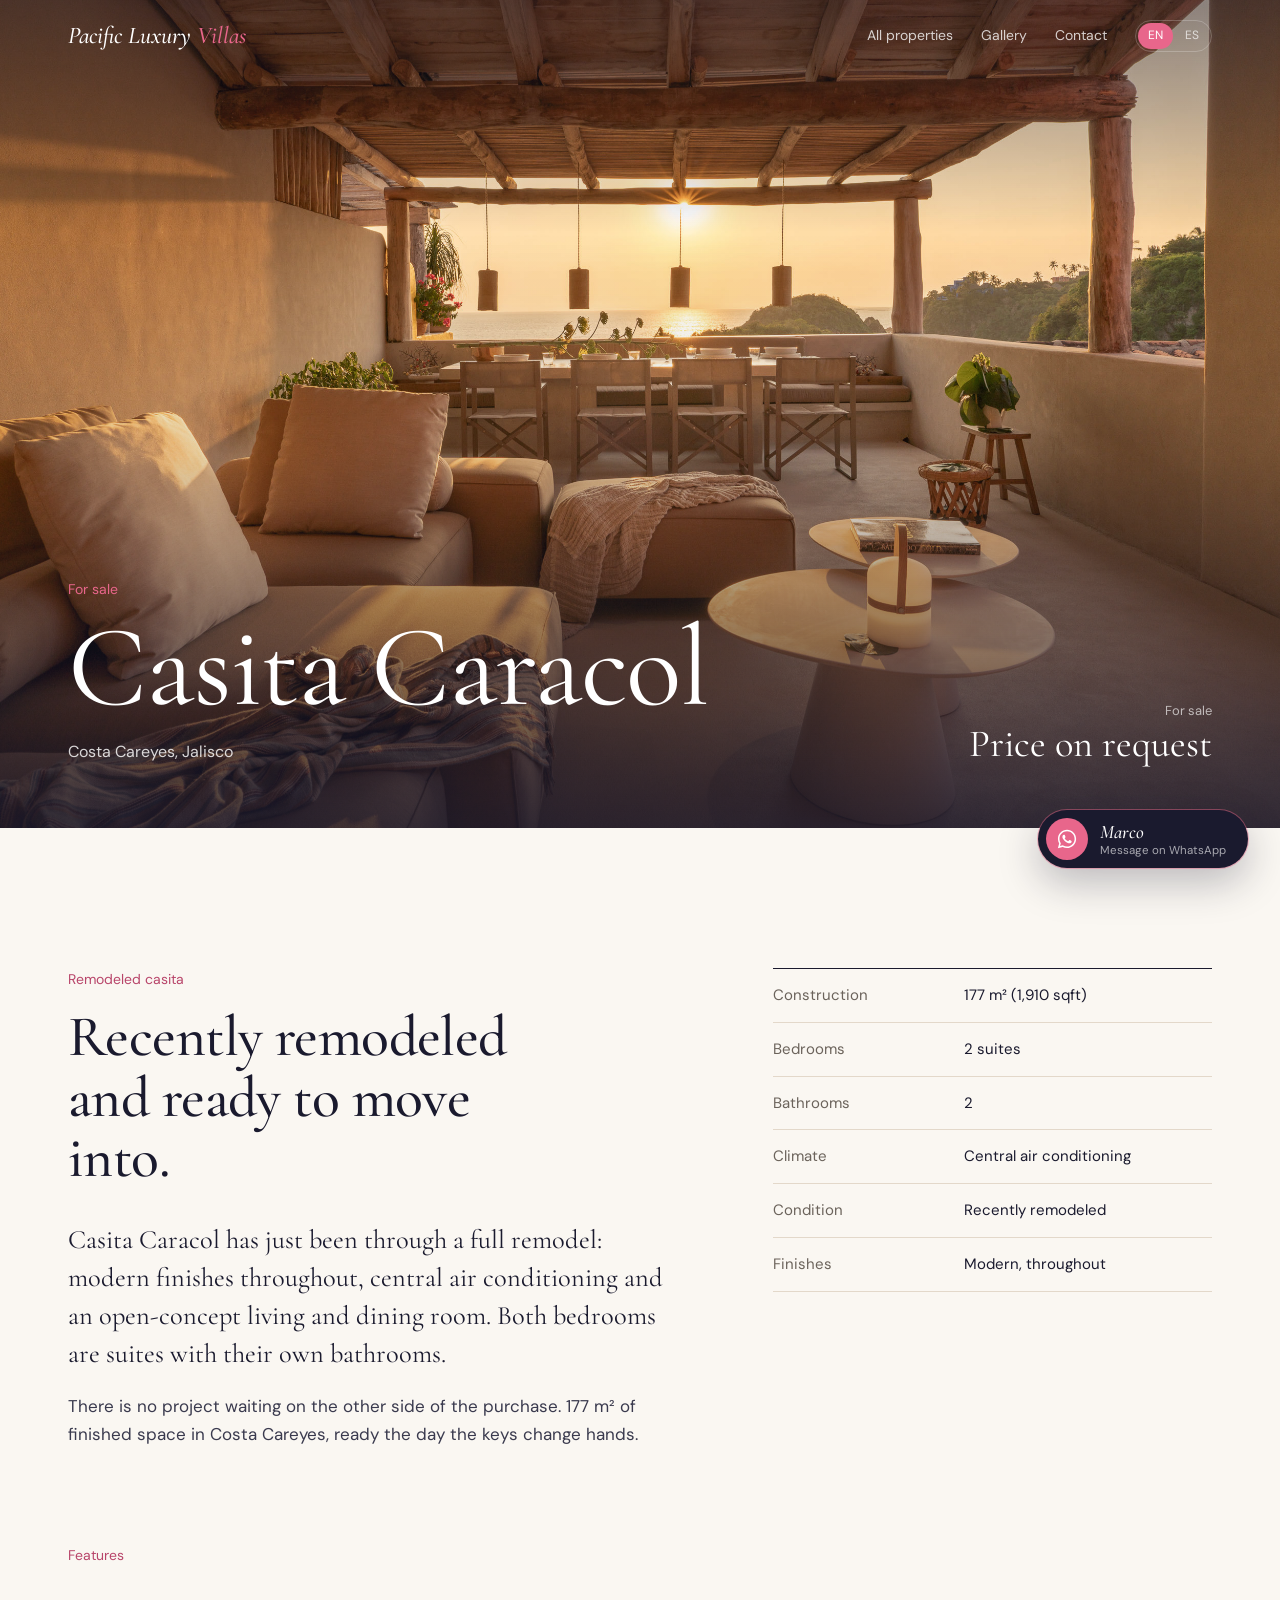
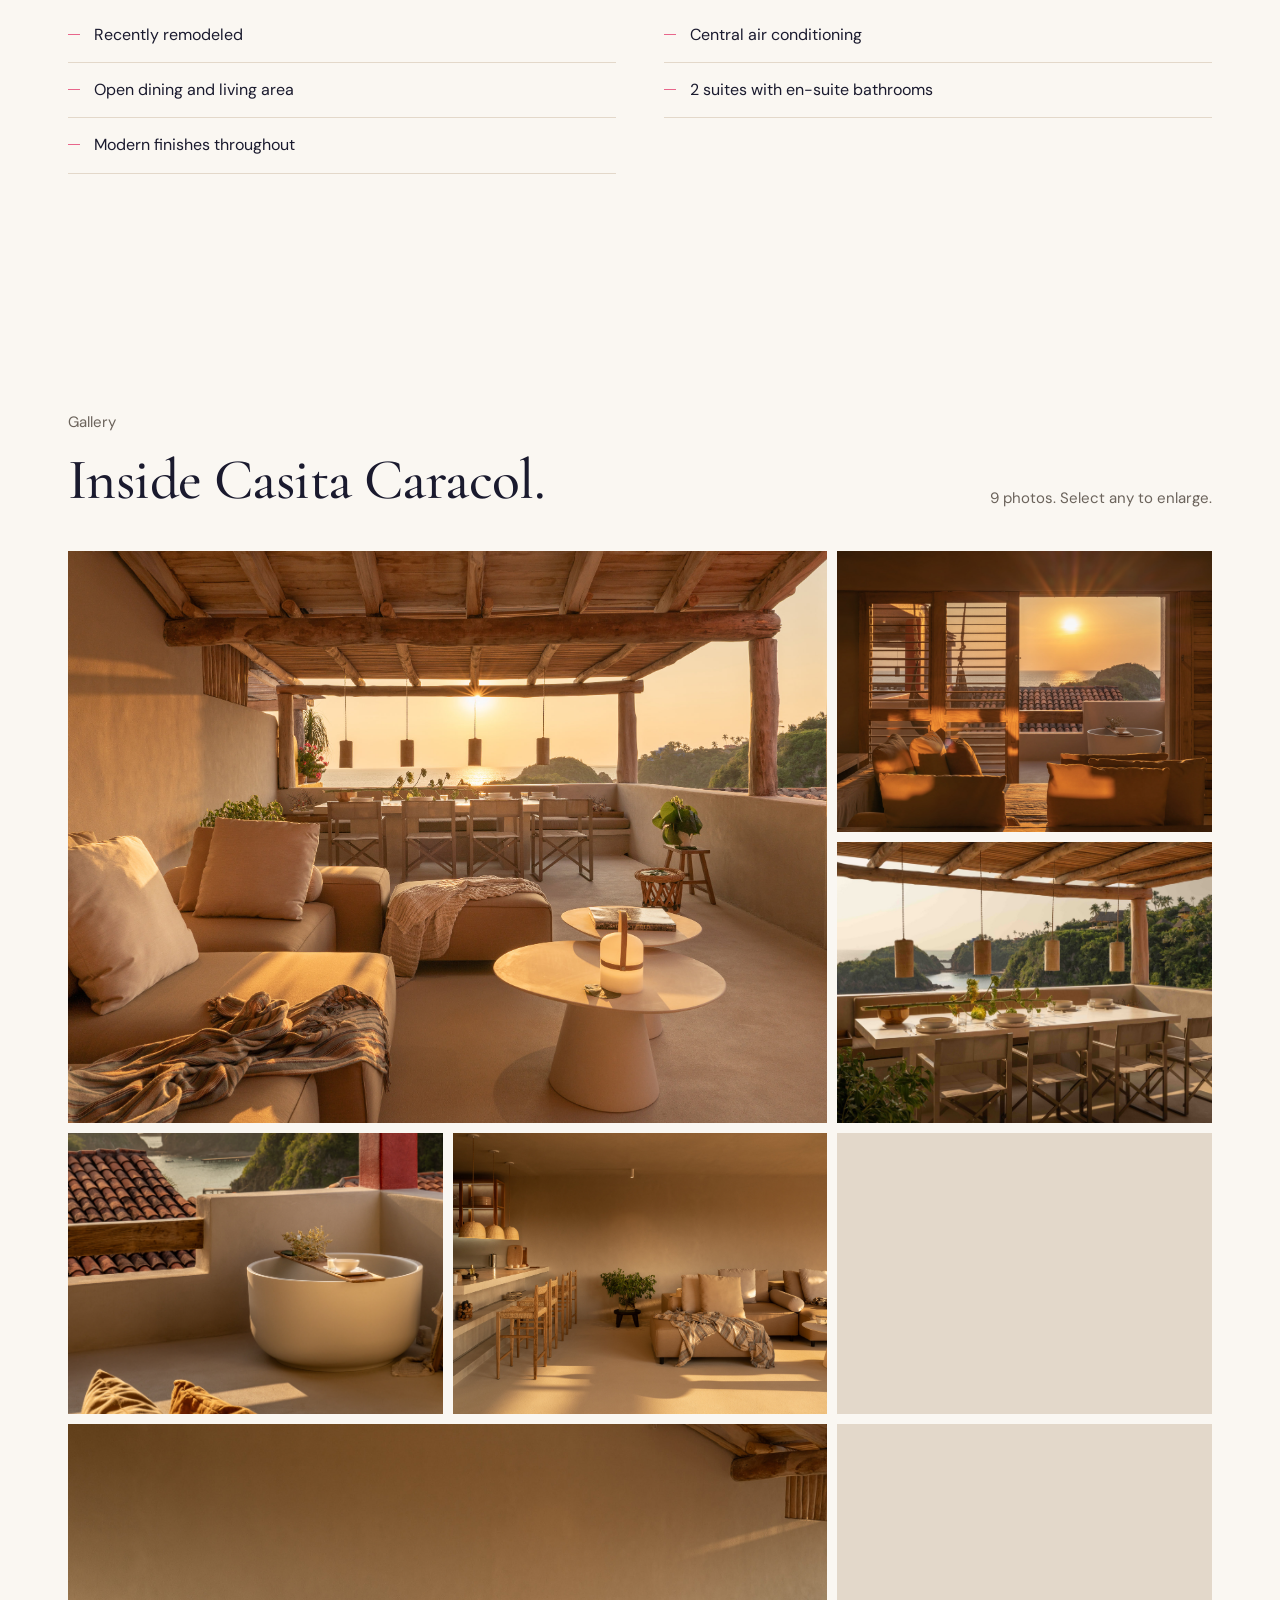
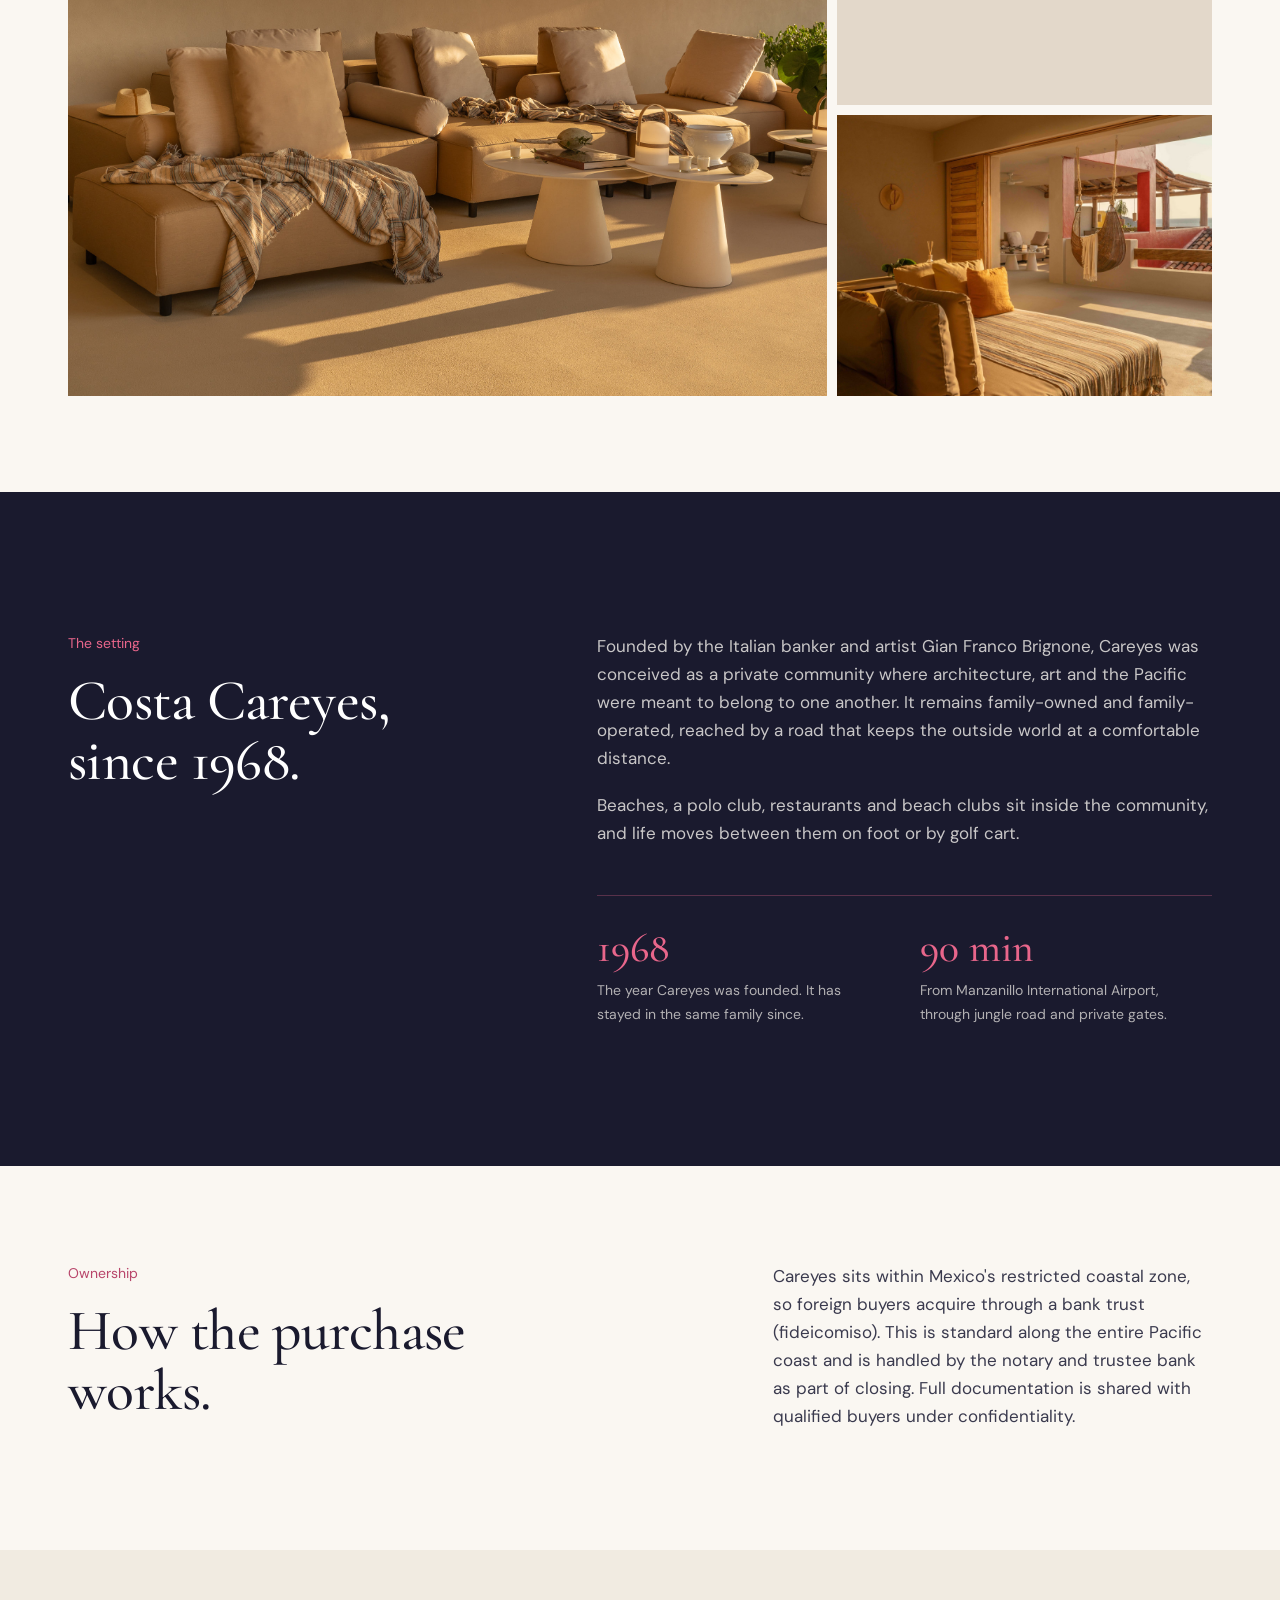
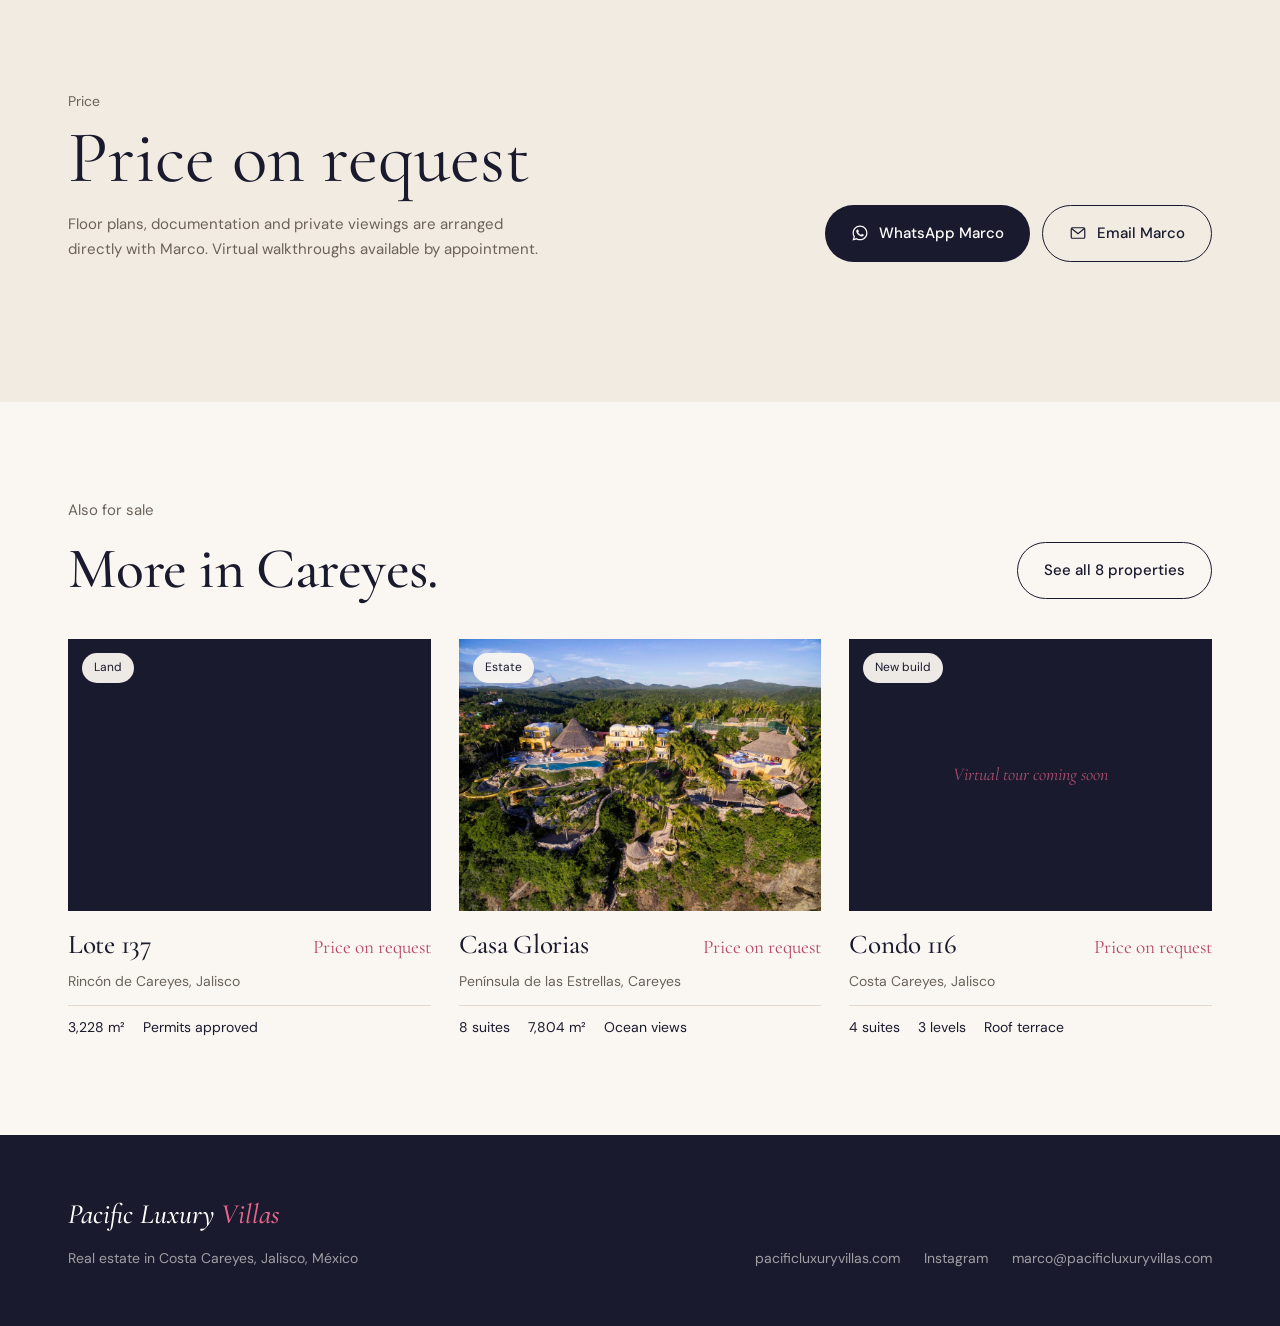
==== caracol/index.html @ 36d7d460 "Add files via upload" ====
<!doctype html>
<html lang="en" data-title-en="Casita Caracol for sale in Careyes | Pacific Luxury Villas" data-title-es="Casita Caracol en venta en Careyes | Pacific Luxury Villas">
<head>
<meta charset="utf-8">
<meta name="viewport" content="width=device-width, initial-scale=1, viewport-fit=cover">
<title>Casita Caracol for sale in Careyes | Pacific Luxury Villas</title>
<meta name="description" content="Casita Caracol has just been through a full remodel: modern finishes throughout, central air conditioning and an open-concept living and dining room. Both bedrooms are suites with their own bathrooms.">
<link rel="canonical" href="https://listings.pacificluxuryvillas.com/caracol/">
<meta property="og:type" content="website">
<meta property="og:site_name" content="Pacific Luxury Villas">
<meta property="og:title" content="Casita Caracol for sale in Careyes | Pacific Luxury Villas">
<meta property="og:description" content="Casita Caracol has just been through a full remodel: modern finishes throughout, central air conditioning and an open-concept living and dining room. Both bedrooms are suites with their own bathrooms.">
<meta property="og:image" content="https://listings.pacificluxuryvillas.com/images/Caracol_1.JPG">
<meta name="twitter:card" content="summary_large_image">
<meta name="theme-color" content="#1A1A2E">
<link rel="icon" href="data:image/svg+xml,%3Csvg xmlns='http://www.w3.org/2000/svg' viewBox='0 0 64 64'%3E%3Crect width='64' height='64' rx='14' fill='%231A1A2E'/%3E%3Ctext x='32' y='43' font-family='Georgia,serif' font-style='italic' font-size='30' fill='%23E8668B' text-anchor='middle'%3EPLV%3C/text%3E%3C/svg%3E">
<link rel="preconnect" href="https://fonts.googleapis.com">
<link rel="preconnect" href="https://fonts.gstatic.com" crossorigin>
<link href="https://fonts.googleapis.com/css2?family=Cormorant+Garamond:ital,wght@0,400;0,500;0,600;1,400;1,500&family=DM+Sans:opsz,wght@9..40,400;9..40,500&display=swap" rel="stylesheet">
<link rel="stylesheet" href="../assets/plv.css">
</head>
<body>
<header class="nav" id="nav"><div class="wrap">
<a class="mark" href="../">Pacific Luxury <b>Villas</b></a>
<nav class="nav-links" aria-label="Main"><a href="../" class=""><span data-en="All properties" data-es="Todas las propiedades">All properties</span></a><a href="#gallery" class="hide-m"><span data-en="Gallery" data-es="Galería">Gallery</span></a><a href="#contact" class="hide-m"><span data-en="Contact" data-es="Contacto">Contact</span></a>
<div class="lang" role="group" aria-label="Language"><button type="button" data-lang="en" aria-pressed="true">EN</button><button type="button" data-lang="es" aria-pressed="false">ES</button></div>
</nav></div></header>
<main>
<section class="hero"><div class="hero-media"><img src="../images/Caracol_1.JPG" alt="Casita Caracol" decoding="async" onerror="this.style.visibility='hidden'"></div>
<div class="hero-body"><div class="wrap hero-grid"><div><p class="kind" data-en="For sale" data-es="En venta">For sale</p><h1>Casita Caracol</h1><p class="where" data-en="Costa Careyes, Jalisco" data-es="Costa Careyes, Jalisco">Costa Careyes, Jalisco</p></div><div class="price"><small data-en="For sale" data-es="En venta">For sale</small><span data-en="Price on request" data-es="Precio bajo consulta">Price on request</span></div></div></div></section>
<section class="sec" id="residence"><div class="wrap overview">
<div><p class="kicker" data-en="Remodeled casita" data-es="Casita remodelada">Remodeled casita</p><h2 data-en="Recently remodeled and ready to move into." data-es="Recién remodelada y lista para habitar.">Recently remodeled and ready to move into.</h2><div class="prose"><p class="lead" data-en="Casita Caracol has just been through a full remodel: modern finishes throughout, central air conditioning and an open-concept living and dining room. Both bedrooms are suites with their own bathrooms." data-es="Casita Caracol acaba de pasar por una remodelación completa: acabados modernos en toda la casa, aire acondicionado central y una sala-comedor de concepto abierto. Las dos recámaras son suites con baño propio.">Casita Caracol has just been through a full remodel: modern finishes throughout, central air conditioning and an open-concept living and dining room. Both bedrooms are suites with their own bathrooms.</p><p data-en="There is no project waiting on the other side of the purchase. 177 m² of finished space in Costa Careyes, ready the day the keys change hands." data-es="No hay obra esperando del otro lado de la compra. 177 m² terminados en Costa Careyes, listos desde el día de la entrega.">There is no project waiting on the other side of the purchase. 177 m² of finished space in Costa Careyes, ready the day the keys change hands.</p></div></div>
<dl class="specs" aria-label="Specifications"><div><dt><span data-en="Construction" data-es="Construcción">Construction</span></dt><dd><span data-en="177 m² (1,910 sqft)" data-es="177 m² (1,910 sqft)">177 m² (1,910 sqft)</span></dd></div><div><dt><span data-en="Bedrooms" data-es="Recámaras">Bedrooms</span></dt><dd><span data-en="2 suites" data-es="2 suites">2 suites</span></dd></div><div><dt><span data-en="Bathrooms" data-es="Baños">Bathrooms</span></dt><dd><span data-en="2" data-es="2">2</span></dd></div><div><dt><span data-en="Climate" data-es="Clima">Climate</span></dt><dd><span data-en="Central air conditioning" data-es="Aire acondicionado central">Central air conditioning</span></dd></div><div><dt><span data-en="Condition" data-es="Condición">Condition</span></dt><dd><span data-en="Recently remodeled" data-es="Recién remodelada">Recently remodeled</span></dd></div><div><dt><span data-en="Finishes" data-es="Acabados">Finishes</span></dt><dd><span data-en="Modern, throughout" data-es="Modernos en toda la casa">Modern, throughout</span></dd></div></dl>
</div>
<div class="wrap" style="margin-top:clamp(56px,8vw,96px)"><p class="kicker" data-en="Features" data-es="Características">Features</p><ul class="feats"><li data-en="Recently remodeled" data-es="Recién remodelada">Recently remodeled</li><li data-en="Central air conditioning" data-es="Aire acondicionado central">Central air conditioning</li><li data-en="Open dining and living area" data-es="Sala y comedor abiertos">Open dining and living area</li><li data-en="2 suites with en-suite bathrooms" data-es="2 suites con baño propio">2 suites with en-suite bathrooms</li><li data-en="Modern finishes throughout" data-es="Acabados modernos en toda la casa">Modern finishes throughout</li></ul></div>
</section>
<section class="sec-tight" id="gallery"><div class="wrap">
<div class="gal-head"><div><p class="kicker" data-en="Gallery" data-es="Galería">Gallery</p><h2 data-en="Inside Casita Caracol." data-es="Dentro de Casita Caracol.">Inside Casita Caracol.</h2></div><p data-en="9 photos. Select any to enlarge." data-es="9 fotos. Selecciona cualquiera para ampliarla.">9 photos. Select any to enlarge.</p></div>
<div class="gallery"><button type="button" aria-label="Open photo 1"><img src="../images/Caracol_1.JPG" alt="Casita Caracol, photo 1" loading="lazy" decoding="async" onerror="this.style.visibility='hidden'"></button><button type="button" aria-label="Open photo 2"><img src="../images/Caracol_2.JPG" alt="Casita Caracol, photo 2" loading="lazy" decoding="async" onerror="this.style.visibility='hidden'"></button><button type="button" aria-label="Open photo 3"><img src="../images/Caracol_3.JPG" alt="Casita Caracol, photo 3" loading="lazy" decoding="async" onerror="this.style.visibility='hidden'"></button><button type="button" aria-label="Open photo 4"><img src="../images/Caracol_4.JPG" alt="Casita Caracol, photo 4" loading="lazy" decoding="async" onerror="this.style.visibility='hidden'"></button><button type="button" aria-label="Open photo 5"><img src="../images/Caracol_5.JPG" alt="Casita Caracol, photo 5" loading="lazy" decoding="async" onerror="this.style.visibility='hidden'"></button><button type="button" aria-label="Open photo 6"><img src="../images/Caracol_6.JPG" alt="Casita Caracol, photo 6" loading="lazy" decoding="async" onerror="this.style.visibility='hidden'"></button><button type="button" aria-label="Open photo 7"><img src="../images/Caracol_7.JPG" alt="Casita Caracol, photo 7" loading="lazy" decoding="async" onerror="this.style.visibility='hidden'"></button><button type="button" aria-label="Open photo 8"><img src="../images/Caracol_8.JPG" alt="Casita Caracol, photo 8" loading="lazy" decoding="async" onerror="this.style.visibility='hidden'"></button><button type="button" aria-label="Open photo 9"><img src="../images/Caracol_9.JPG" alt="Casita Caracol, photo 9" loading="lazy" decoding="async" onerror="this.style.visibility='hidden'"></button></div></div></section>
<section class="band sec" id="careyes"><div class="wrap band-grid">
<div><p class="kicker" data-en="The setting" data-es="El entorno">The setting</p><h2 data-en="Costa Careyes, since 1968." data-es="Costa Careyes, desde 1968.">Costa Careyes, since 1968.</h2></div>
<div><div class="prose"><p data-en="Founded by the Italian banker and artist Gian Franco Brignone, Careyes was conceived as a private community where architecture, art and the Pacific were meant to belong to one another. It remains family-owned and family-operated, reached by a road that keeps the outside world at a comfortable distance." data-es="Fundado por el banquero y artista italiano Gian Franco Brignone, Careyes fue concebido como una comunidad privada donde la arquitectura, el arte y el Pacífico se pertenecen entre sí. Sigue siendo propiedad y operación de la misma familia, y se llega por un camino que mantiene al mundo exterior a una distancia cómoda.">Founded by the Italian banker and artist Gian Franco Brignone, Careyes was conceived as a private community where architecture, art and the Pacific were meant to belong to one another. It remains family-owned and family-operated, reached by a road that keeps the outside world at a comfortable distance.</p><p data-en="Beaches, a polo club, restaurants and beach clubs sit inside the community, and life moves between them on foot or by golf cart." data-es="Playas, club de polo, restaurantes y beach clubs están dentro de la comunidad, y la vida se mueve entre ellos a pie o en carrito de golf.">Beaches, a polo club, restaurants and beach clubs sit inside the community, and life moves between them on foot or by golf cart.</p></div><div class="facts"><div><strong>1968</strong><span data-en="The year Careyes was founded. It has stayed in the same family since." data-es="El año en que se fundó Careyes. Sigue en la misma familia desde entonces.">The year Careyes was founded. It has stayed in the same family since.</span></div><div><strong>90 min</strong><span data-en="From Manzanillo International Airport, through jungle road and private gates." data-es="Desde el Aeropuerto Internacional de Manzanillo, por camino de selva y accesos privados.">From Manzanillo International Airport, through jungle road and private gates.</span></div></div></div>
</div></section>
<section class="sec-tight"><div class="wrap overview"><div><p class="kicker" data-en="Ownership" data-es="Propiedad">Ownership</p><h2 data-en="How the purchase works." data-es="Cómo funciona la compra.">How the purchase works.</h2></div><div class="prose"><p data-en="Careyes sits within Mexico&#x27;s restricted coastal zone, so foreign buyers acquire through a bank trust (fideicomiso). This is standard along the entire Pacific coast and is handled by the notary and trustee bank as part of closing. Full documentation is shared with qualified buyers under confidentiality." data-es="Careyes se ubica dentro de la zona restringida de México, por lo que los compradores extranjeros adquieren mediante fideicomiso bancario. Es el procedimiento estándar en toda la costa del Pacífico y lo gestionan el notario y el banco fiduciario como parte del cierre. La documentación completa se comparte con compradores calificados bajo confidencialidad.">Careyes sits within Mexico&#x27;s restricted coastal zone, so foreign buyers acquire through a bank trust (fideicomiso). This is standard along the entire Pacific coast and is handled by the notary and trustee bank as part of closing. Full documentation is shared with qualified buyers under confidentiality.</p></div></div></section>
<section class="sec cta" id="contact"><div class="wrap cta-grid">
<div><p class="asking" data-en="Price" data-es="Precio">Price</p><p class="amount"><span data-en="Price on request" data-es="Precio bajo consulta">Price on request</span></p><p class="note" data-en="Floor plans, documentation and private viewings are arranged directly with Marco. Virtual walkthroughs available by appointment." data-es="Planos, documentación y recorridos privados se coordinan directamente con Marco. Recorridos virtuales con cita.">Floor plans, documentation and private viewings are arranged directly with Marco. Virtual walkthroughs available by appointment.</p></div>
<div class="btns">
<a class="btn btn-wa" href="https://wa.me/523221401809?text=Hello%20Marco%2C%20I%20am%20interested%20in%20Casita%20Caracol%20%28listings.pacificluxuryvillas.com%29.%20Could%20you%20share%20more%20information%3F" data-wa="Casita Caracol" target="_blank" rel="noopener"><svg viewBox="0 0 24 24" fill="currentColor" aria-hidden="true"><path d="M12.04 2C6.58 2 2.13 6.45 2.13 11.91c0 1.75.46 3.45 1.32 4.95L2.05 22l5.25-1.38a9.9 9.9 0 0 0 4.74 1.21c5.46 0 9.91-4.45 9.91-9.91C21.95 6.45 17.5 2 12.04 2Zm0 18.15a8.2 8.2 0 0 1-4.2-1.15l-.3-.18-3.12.82.83-3.04-.2-.31a8.23 8.23 0 0 1-1.26-4.38c0-4.54 3.7-8.24 8.25-8.24 4.54 0 8.23 3.7 8.23 8.24 0 4.55-3.7 8.24-8.23 8.24Zm4.52-6.16c-.25-.12-1.47-.72-1.69-.81-.23-.08-.39-.12-.56.13-.16.25-.64.81-.79.97-.14.17-.29.19-.54.06-.25-.12-1.05-.39-1.99-1.23-.74-.66-1.23-1.47-1.38-1.72-.14-.25-.01-.38.11-.5.11-.11.25-.29.37-.43.13-.15.17-.25.25-.42.08-.16.04-.31-.02-.43-.06-.12-.56-1.34-.76-1.84-.2-.48-.41-.42-.56-.43h-.48a.92.92 0 0 0-.66.31c-.23.25-.87.85-.87 2.07 0 1.22.89 2.4 1.01 2.56.12.17 1.75 2.67 4.23 3.74.59.26 1.05.41 1.41.52.59.19 1.13.16 1.56.1.48-.07 1.47-.6 1.67-1.18.21-.58.21-1.07.15-1.18-.06-.1-.22-.16-.47-.29Z"/></svg><span data-en="WhatsApp Marco" data-es="WhatsApp con Marco">WhatsApp Marco</span></a>
<a class="btn btn-line" href="mailto:marco@pacificluxuryvillas.com" data-mail="Casita Caracol"><svg viewBox="0 0 24 24" fill="none" stroke="currentColor" stroke-width="1.6" aria-hidden="true"><rect x="3" y="5" width="18" height="14" rx="1.5"/><path d="m3.5 6 8.5 7 8.5-7"/></svg><span data-en="Email Marco" data-es="Correo a Marco">Email Marco</span></a>
</div></div></section>
<section class="sec-tight"><div class="wrap"><div class="gal-head"><div><p class="kicker" data-en="Also for sale" data-es="También en venta">Also for sale</p><h2 data-en="More in Careyes." data-es="Más en Careyes.">More in Careyes.</h2></div><a href="../" class="btn btn-line"><span data-en="See all 8 properties" data-es="Ver las 8 propiedades">See all 8 properties</span></a></div>
<div class="more"><a class="card" href="../lote-137/">
<div class="card-img"><img src="../images/lote137_1.png" alt="Lote 137" loading="lazy" decoding="async" onerror="this.style.visibility='hidden'"><span class="card-tag" data-en="Land" data-es="Terreno">Land</span></div>
<div class="card-body"><h3>Lote 137</h3><span class="cprice"><span data-en="Price on request" data-es="Precio bajo consulta">Price on request</span></span><span class="cloc" data-en="Rincón de Careyes, Jalisco" data-es="Rincón de Careyes, Jalisco">Rincón de Careyes, Jalisco</span><div class="cmeta"><span data-en="3,228 m²" data-es="3,228 m²">3,228 m²</span><span data-en="Permits approved" data-es="Permisos aprobados">Permits approved</span></div></div>
</a><a class="card" href="../casa-glorias/">
<div class="card-img"><img src="../images/LasGlorias_1.JPG" alt="Casa Glorias" loading="lazy" decoding="async" onerror="this.style.visibility='hidden'"><span class="card-tag" data-en="Estate" data-es="Residencia">Estate</span></div>
<div class="card-body"><h3>Casa Glorias</h3><span class="cprice"><span data-en="Price on request" data-es="Precio bajo consulta">Price on request</span></span><span class="cloc" data-en="Península de las Estrellas, Careyes" data-es="Península de las Estrellas, Careyes">Península de las Estrellas, Careyes</span><div class="cmeta"><span data-en="8 suites" data-es="8 suites">8 suites</span><span data-en="7,804 m²" data-es="7,804 m²">7,804 m²</span><span data-en="Ocean views" data-es="Vista al mar">Ocean views</span></div></div>
</a><a class="card" href="../condo-116/">
<div class="card-img"><div class="hero-ph"><span data-en="Virtual tour coming soon" data-es="Recorrido virtual próximamente">Virtual tour coming soon</span></div><video src="../images/video-condo-116.mp4" autoplay muted loop playsinline preload="metadata" aria-label="Condo 116"></video><span class="card-tag" data-en="New build" data-es="Obra nueva">New build</span></div>
<div class="card-body"><h3>Condo 116</h3><span class="cprice"><span data-en="Price on request" data-es="Precio bajo consulta">Price on request</span></span><span class="cloc" data-en="Costa Careyes, Jalisco" data-es="Costa Careyes, Jalisco">Costa Careyes, Jalisco</span><div class="cmeta"><span data-en="4 suites" data-es="4 suites">4 suites</span><span data-en="3 levels" data-es="3 niveles">3 levels</span><span data-en="Roof terrace" data-es="Roof terrace">Roof terrace</span></div></div>
</a></div></div></section></main>
<dialog class="lb" id="lb" aria-label="Photo viewer"><img alt=""><button class="lb-x" type="button" aria-label="Close">&times;</button><button class="lb-p" type="button" aria-label="Previous">&#8249;</button><button class="lb-n" type="button" aria-label="Next">&#8250;</button><p class="lb-c"></p></dialog>
<a class="wa-float" href="https://wa.me/523221401809?text=Hello%20Marco%2C%20I%20am%20interested%20in%20Casita%20Caracol%20%28listings.pacificluxuryvillas.com%29.%20Could%20you%20share%20more%20information%3F" data-wa="Casita Caracol" target="_blank" rel="noopener" aria-label="WhatsApp Marco">
<span class="ico"><svg viewBox="0 0 24 24" fill="currentColor" aria-hidden="true"><path d="M12.04 2C6.58 2 2.13 6.45 2.13 11.91c0 1.75.46 3.45 1.32 4.95L2.05 22l5.25-1.38a9.9 9.9 0 0 0 4.74 1.21c5.46 0 9.91-4.45 9.91-9.91C21.95 6.45 17.5 2 12.04 2Zm0 18.15a8.2 8.2 0 0 1-4.2-1.15l-.3-.18-3.12.82.83-3.04-.2-.31a8.23 8.23 0 0 1-1.26-4.38c0-4.54 3.7-8.24 8.25-8.24 4.54 0 8.23 3.7 8.23 8.24 0 4.55-3.7 8.24-8.23 8.24Zm4.52-6.16c-.25-.12-1.47-.72-1.69-.81-.23-.08-.39-.12-.56.13-.16.25-.64.81-.79.97-.14.17-.29.19-.54.06-.25-.12-1.05-.39-1.99-1.23-.74-.66-1.23-1.47-1.38-1.72-.14-.25-.01-.38.11-.5.11-.11.25-.29.37-.43.13-.15.17-.25.25-.42.08-.16.04-.31-.02-.43-.06-.12-.56-1.34-.76-1.84-.2-.48-.41-.42-.56-.43h-.48a.92.92 0 0 0-.66.31c-.23.25-.87.85-.87 2.07 0 1.22.89 2.4 1.01 2.56.12.17 1.75 2.67 4.23 3.74.59.26 1.05.41 1.41.52.59.19 1.13.16 1.56.1.48-.07 1.47-.6 1.67-1.18.21-.58.21-1.07.15-1.18-.06-.1-.22-.16-.47-.29Z"/></svg></span><span class="txt"><b>Marco</b><small data-en="Message on WhatsApp" data-es="Escríbele por WhatsApp">Message on WhatsApp</small></span></a>
<footer class="foot"><div class="wrap">
<div><a class="mark" href="../">Pacific Luxury <b>Villas</b></a><p style="margin-top:10px"><span data-en="Real estate in Costa Careyes, Jalisco, México" data-es="Bienes raíces en Costa Careyes, Jalisco, México">Real estate in Costa Careyes, Jalisco, México</span></p></div>
<ul><li><a href="https://pacificluxuryvillas.com" target="_blank" rel="noopener">pacificluxuryvillas.com</a></li><li><a href="https://www.instagram.com/plvincareyes/" target="_blank" rel="noopener">Instagram</a></li><li><a href="mailto:marco@pacificluxuryvillas.com" data-mail="">marco@pacificluxuryvillas.com</a></li></ul>
</div></footer>
<script src="../assets/plv.js"></script>
</body></html>
---- assets/plv.css ----
:root{
  --coral:#E8668B;--coral-deep:#B8456A;--navy:#1A1A2E;--navy-2:#26263F;
  --cream:#FAF7F2;--cream-2:#F1EBE1;--sand:#E3D8CA;--stone:#6B635B;--white:#fff;
  --serif:'Cormorant Garamond',Georgia,'Times New Roman',serif;
  --sans:'DM Sans',system-ui,-apple-system,'Segoe UI',Helvetica,Arial,sans-serif;
  --wrap:1240px;--gut:clamp(20px,4vw,48px);
}
*,*::before,*::after{box-sizing:border-box;margin:0;padding:0}
html{scroll-behavior:smooth;-webkit-text-size-adjust:100%}
body{font-family:var(--sans);font-size:17px;line-height:1.65;color:var(--navy);background:var(--cream);-webkit-font-smoothing:antialiased}
img,video,iframe{display:block;max-width:100%}
a{color:inherit}
button{font:inherit;color:inherit;background:none;border:0;cursor:pointer}
:focus-visible{outline:2px solid var(--coral);outline-offset:3px}
h1,h2,h3{font-family:var(--serif);font-weight:500;line-height:1.05;letter-spacing:-.01em}
.wrap{max-width:var(--wrap);margin:0 auto;padding:0 var(--gut)}
.sr{position:absolute;width:1px;height:1px;overflow:hidden;clip:rect(0 0 0 0)}

/* NAV */
.nav{position:fixed;inset:0 0 auto 0;z-index:50;transition:background .35s,box-shadow .35s}
.nav .wrap{display:flex;align-items:center;justify-content:space-between;height:72px;gap:24px}
.nav.solid,.nav.on-light{background:rgba(26,26,46,.96);backdrop-filter:blur(8px);box-shadow:0 1px 0 rgba(232,102,139,.25)}
.mark{font-family:var(--serif);font-style:italic;font-size:24px;font-weight:500;color:var(--white);text-decoration:none;white-space:nowrap}
.mark b{font-weight:500;color:var(--coral)}
.nav-links{display:flex;align-items:center;gap:28px;font-size:14px;color:rgba(255,255,255,.78)}
.nav-links a{text-decoration:none;transition:color .2s}
.nav-links a:hover{color:var(--white)}
.lang{display:flex;gap:2px;border:1px solid rgba(255,255,255,.22);border-radius:99px;padding:2px}
.lang button{font-size:12px;padding:3px 10px;border-radius:99px;color:rgba(255,255,255,.7)}
.lang button[aria-pressed=true]{background:var(--coral);color:var(--white)}
@media(max-width:760px){.nav-links .hide-m{display:none}.mark{font-size:20px}}

/* HERO (property) */
.hero{position:relative;min-height:92vh;min-height:92svh;display:flex;align-items:flex-end;color:var(--white);background:var(--navy);overflow:hidden}
.hero-media{position:absolute;inset:0}
.hero-media img,.hero-media video{width:100%;height:100%;object-fit:cover}
.hero::after{content:'';position:absolute;inset:0;background:linear-gradient(180deg,rgba(26,26,46,.45) 0%,rgba(26,26,46,0) 28%,rgba(26,26,46,.1) 55%,rgba(26,26,46,.82) 100%)}
.hero-ph{position:absolute;inset:0;display:flex;align-items:center;justify-content:center;font-family:var(--serif);font-style:italic;font-size:22px;color:rgba(232,102,139,.7)}
.hero-body{position:relative;z-index:2;width:100%;padding-bottom:clamp(40px,7vh,80px)}
.hero-grid{display:grid;grid-template-columns:1fr auto;align-items:end;gap:32px}
.hero .kind{font-size:14px;color:var(--coral);margin-bottom:14px}
.hero h1{font-size:clamp(3.2rem,9vw,7.5rem);font-weight:400;line-height:.92}
.hero .where{margin-top:18px;font-size:16px;color:rgba(255,255,255,.82)}
.hero .price{text-align:right;font-family:var(--serif);font-size:clamp(1.6rem,3vw,2.4rem);line-height:1.1}
.hero .price small{display:block;font-family:var(--sans);font-size:13px;color:rgba(255,255,255,.65);margin-bottom:4px}
@media(max-width:760px){.hero-grid{grid-template-columns:1fr}.hero .price{text-align:left}}
@media(prefers-reduced-motion:no-preference){
  .hero-body{animation:rise 1.1s cubic-bezier(.2,.7,.2,1) both .15s}
  .hero-media img{animation:settle 2.4s ease-out both}
}
@keyframes rise{from{opacity:0;transform:translateY(24px)}to{opacity:1;transform:none}}
@keyframes settle{from{transform:scale(1.06)}to{transform:scale(1)}}

/* SECTIONS */
.sec{padding:clamp(72px,11vw,140px) 0}
.sec-tight{padding:clamp(56px,8vw,96px) 0}
.kicker{font-size:14px;color:var(--coral-deep);margin-bottom:16px}
main h2{font-size:clamp(2.2rem,4.6vw,3.6rem);max-width:18ch}
.prose p{max-width:62ch;color:#3A3A4E}
.prose p+p{margin-top:1.1em}
.lead{font-family:var(--serif);font-size:clamp(1.35rem,2.2vw,1.65rem);line-height:1.45;color:var(--navy)!important;margin-bottom:.4em}

.overview{display:grid;grid-template-columns:minmax(0,7fr) minmax(0,5fr);gap:clamp(40px,7vw,110px);align-items:start}
.overview h2{margin-bottom:32px}
@media(max-width:900px){.overview{grid-template-columns:1fr}}

.specs{border-top:1px solid var(--navy)}
.specs div{display:grid;grid-template-columns:minmax(110px,40%) 1fr;gap:16px;padding:14px 0;border-bottom:1px solid var(--sand);font-size:15px}
.specs dt{color:var(--stone)}
.specs dd{color:var(--navy)}

.feats{display:grid;grid-template-columns:repeat(2,minmax(0,1fr));column-gap:48px;margin-top:40px;list-style:none}
.feats li{padding:14px 0 14px 26px;border-bottom:1px solid var(--sand);position:relative;font-size:16px}
.feats li::before{content:'';position:absolute;left:0;top:26px;width:12px;height:1px;background:var(--coral)}
@media(max-width:640px){.feats{grid-template-columns:1fr}}

.split{display:grid;grid-template-columns:1fr 1fr;gap:clamp(32px,6vw,90px);align-items:center}
.split img{width:100%;aspect-ratio:4/5;object-fit:cover;background:var(--sand)}
@media(max-width:860px){.split{grid-template-columns:1fr}}

/* GALLERY */
.gal-head{display:flex;justify-content:space-between;align-items:end;gap:24px;margin-bottom:40px;flex-wrap:wrap}
.gal-head p{color:var(--stone);font-size:15px}
.gallery{display:grid;grid-template-columns:repeat(6,1fr);grid-auto-flow:dense;gap:10px}
.gallery button{position:relative;overflow:hidden;background:var(--sand);aspect-ratio:4/3;grid-column:span 2}
.gallery button:nth-child(5n+1){grid-column:span 4;grid-row:span 2;aspect-ratio:auto}
.gallery img{width:100%;height:100%;object-fit:cover;transition:transform .6s cubic-bezier(.2,.7,.2,1)}
.gallery button:hover img{transform:scale(1.035)}
@media(max-width:760px){.gallery{grid-template-columns:1fr 1fr}.gallery button,.gallery button:nth-child(5n+1){grid-column:span 1;grid-row:auto;aspect-ratio:1}.gallery button:nth-child(3n+1){grid-column:span 2;aspect-ratio:16/10}}

.media-frame{position:relative;aspect-ratio:16/9;background:var(--navy);overflow:hidden}
.media-frame iframe,.media-frame video{position:absolute;inset:0;width:100%;height:100%;border:0;object-fit:cover}
.media-frame .hero-ph{z-index:0}
.media-frame video{z-index:1}

/* LIGHTBOX */
.lb{border:0;padding:0;max-width:none;max-height:none;width:100vw;height:100vh;height:100dvh;background:rgba(18,18,32,.97);color:var(--white)}
.lb::backdrop{background:rgba(18,18,32,.97)}
.lb[open]{display:flex;align-items:center;justify-content:center}
.lb img{max-width:92vw;max-height:84vh;object-fit:contain}
.lb .lb-x,.lb .lb-p,.lb .lb-n{position:absolute;color:var(--white);width:48px;height:48px;display:flex;align-items:center;justify-content:center;border-radius:50%;font-size:26px;line-height:1;transition:background .2s}
.lb .lb-x:hover,.lb .lb-p:hover,.lb .lb-n:hover{background:rgba(255,255,255,.1)}
.lb .lb-x{top:16px;right:16px}
.lb .lb-p{left:12px;top:50%;transform:translateY(-50%)}
.lb .lb-n{right:12px;top:50%;transform:translateY(-50%)}
.lb .lb-c{position:absolute;bottom:20px;left:0;right:0;text-align:center;font-size:13px;color:rgba(255,255,255,.6)}

/* NAVY BAND */
.band{background:var(--navy);color:var(--cream)}
.band .kicker{color:var(--coral)}
.band h2{color:var(--white)}
.band .prose p{color:rgba(250,247,242,.78)}
.band-grid{display:grid;grid-template-columns:minmax(0,5fr) minmax(0,7fr);gap:clamp(40px,7vw,110px)}
@media(max-width:900px){.band-grid{grid-template-columns:1fr}}
.facts{display:grid;grid-template-columns:repeat(2,1fr);gap:32px;margin-top:48px;padding-top:32px;border-top:1px solid rgba(232,102,139,.3)}
.facts strong{display:block;font-family:var(--serif);font-weight:500;font-size:2.6rem;line-height:1;color:var(--coral)}
.facts span{display:block;margin-top:10px;font-size:14px;color:rgba(250,247,242,.68);max-width:30ch}

/* CTA */
.cta{background:var(--cream-2)}
.cta-grid{display:grid;grid-template-columns:minmax(0,1fr) auto;gap:48px;align-items:end}
.cta .asking{font-size:14px;color:var(--stone)}
.cta .amount{font-family:var(--serif);font-size:clamp(2.6rem,6vw,4.6rem);line-height:1;margin:8px 0 18px}
.cta .note{color:var(--stone);font-size:15px;max-width:48ch}
.btns{display:flex;flex-wrap:wrap;gap:12px}
.btn{display:inline-flex;align-items:center;gap:10px;padding:15px 26px;border-radius:99px;font-size:15px;font-weight:500;text-decoration:none;transition:background .25s,color .25s,border-color .25s}
.btn svg{width:18px;height:18px;flex:none}
.btn-wa{background:var(--navy);color:var(--white)}
.btn-wa:hover{background:var(--coral)}
.btn-line{border:1px solid var(--navy);color:var(--navy)}
.btn-line:hover{background:var(--navy);color:var(--white)}
.band .btn-wa{background:var(--coral)}
.band .btn-wa:hover{background:var(--white);color:var(--navy)}
.band .btn-line{border-color:rgba(255,255,255,.4);color:var(--white)}
.band .btn-line:hover{background:var(--white);color:var(--navy)}
@media(max-width:860px){.cta-grid{grid-template-columns:1fr}}

/* CARDS / CATALOG */
.catalog{display:grid;grid-template-columns:repeat(12,1fr);gap:clamp(40px,5vw,72px) clamp(20px,3vw,40px)}
.card{grid-column:span 6;text-decoration:none;display:flex;flex-direction:column}
.catalog .card:nth-child(4n+1),.catalog .card:nth-child(4n+4){grid-column:span 7}
.catalog .card:nth-child(4n+2),.catalog .card:nth-child(4n+3){grid-column:span 5}
.card-img{position:relative;overflow:hidden;background:var(--navy);aspect-ratio:5/4}
.catalog .card:nth-child(4n+1) .card-img,.catalog .card:nth-child(4n+4) .card-img{aspect-ratio:7/5}
.catalog .card:nth-child(4n+2) .card-img,.catalog .card:nth-child(4n+3) .card-img{aspect-ratio:auto;height:100%;min-height:0}
.catalog .card:nth-child(4n+2),.catalog .card:nth-child(4n+3){}
.card-img img,.card-img video{position:absolute;inset:0;width:100%;height:100%;object-fit:cover;transition:transform .8s cubic-bezier(.2,.7,.2,1)}
.card:hover .card-img img{transform:scale(1.04)}
.card-img .hero-ph{font-size:18px}
.card-tag{position:absolute;top:14px;left:14px;z-index:2;background:rgba(250,247,242,.94);color:var(--navy);font-size:12px;padding:5px 12px;border-radius:99px}
.card-body{display:grid;grid-template-columns:1fr auto;gap:6px 20px;padding-top:20px;align-items:baseline}
.card h3{font-size:clamp(1.8rem,2.6vw,2.3rem)}
.card .cprice{font-family:var(--serif);font-size:1.2rem;color:var(--coral-deep);white-space:nowrap}
.card .cloc{font-size:14px;color:var(--stone)}
.card .cmeta{grid-column:1/-1;display:flex;flex-wrap:wrap;gap:6px 18px;font-size:14px;color:var(--navy);padding-top:10px;margin-top:6px;border-top:1px solid var(--sand)}
@media(max-width:860px){
  .catalog .card,.catalog .card:nth-child(n){grid-column:1/-1}
  .catalog .card:nth-child(n) .card-img{aspect-ratio:4/3;height:auto}
}
/* the 5-col cards: keep image tall to match neighbour */
@media(min-width:861px){
  .catalog .card:nth-child(4n+2) .card-img,.catalog .card:nth-child(4n+3) .card-img{flex:1;min-height:340px}
}
.more{display:grid;grid-template-columns:repeat(3,1fr);gap:28px}
.more .card{grid-column:auto}
.more .card-img{aspect-ratio:4/3}
.more .card h3{font-size:1.7rem}
@media(max-width:860px){.more{grid-template-columns:1fr}}

/* INDEX HERO */
.ihero{background:var(--navy);color:var(--white);padding:calc(72px + clamp(64px,10vw,130px)) 0 clamp(64px,9vw,110px);position:relative;overflow:hidden}
.ihero h1{font-size:clamp(3rem,8.4vw,7.4rem);font-weight:400;line-height:.94;max-width:12ch}
.ihero-foot{display:grid;grid-template-columns:minmax(0,1fr) auto;gap:40px;align-items:end;margin-top:clamp(40px,6vw,72px);padding-top:28px;border-top:1px solid rgba(232,102,139,.35)}
.ihero-foot p{max-width:54ch;color:rgba(250,247,242,.78)}
.ihero .count{font-family:var(--serif);font-size:1.25rem;color:var(--coral);text-align:right;line-height:1.3}
@media(max-width:760px){.ihero-foot{grid-template-columns:1fr}.ihero .count{text-align:left}}
@media(prefers-reduced-motion:no-preference){.ihero h1,.ihero-foot{animation:rise 1.1s cubic-bezier(.2,.7,.2,1) both}.ihero-foot{animation-delay:.25s}}

/* FOOTER */
.foot{background:var(--navy);color:rgba(250,247,242,.6);font-size:14px;padding:56px 0 calc(56px + env(safe-area-inset-bottom))}
.foot .wrap{display:flex;justify-content:space-between;gap:24px;flex-wrap:wrap;align-items:end}
.foot .mark{font-size:28px}
.foot a{text-decoration:none}.foot a:hover{color:var(--white)}
.foot ul{list-style:none;display:flex;gap:24px;flex-wrap:wrap}
.band + .foot{border-top:1px solid rgba(232,102,139,.2)}

/* FLOATING WHATSAPP */
.wa-float{position:fixed;right:clamp(16px,2.5vw,32px);bottom:calc(clamp(16px,2.5vw,32px) + env(safe-area-inset-bottom));z-index:60;display:flex;align-items:center;gap:12px;padding:8px 22px 8px 8px;border-radius:99px;background:var(--navy);color:var(--white);text-decoration:none;box-shadow:0 0 0 1px rgba(232,102,139,.45),0 14px 40px rgba(26,26,46,.28);transition:transform .3s cubic-bezier(.3,1.4,.6,1),box-shadow .3s}
.wa-float:hover{transform:translateY(-2px);box-shadow:0 0 0 1px var(--coral),0 18px 44px rgba(26,26,46,.34)}
.wa-float .ico{width:42px;height:42px;border-radius:50%;background:var(--coral);display:flex;align-items:center;justify-content:center}
.wa-float .ico svg{width:22px;height:22px}
.wa-float .txt{display:flex;flex-direction:column;line-height:1.2}
.wa-float .txt b{font-family:var(--serif);font-style:italic;font-weight:500;font-size:19px}
.wa-float .txt small{font-size:11.5px;color:rgba(255,255,255,.62)}
@media(max-width:640px){.wa-float{padding:8px}.wa-float .txt{display:none}.wa-float .ico{width:48px;height:48px}}
@media(prefers-reduced-motion:no-preference){.wa-float{animation:rise .8s cubic-bezier(.2,.7,.2,1) both 1.2s}}
@media(prefers-reduced-motion:reduce){*{animation:none!important;transition:none!important}html{scroll-behavior:auto}}
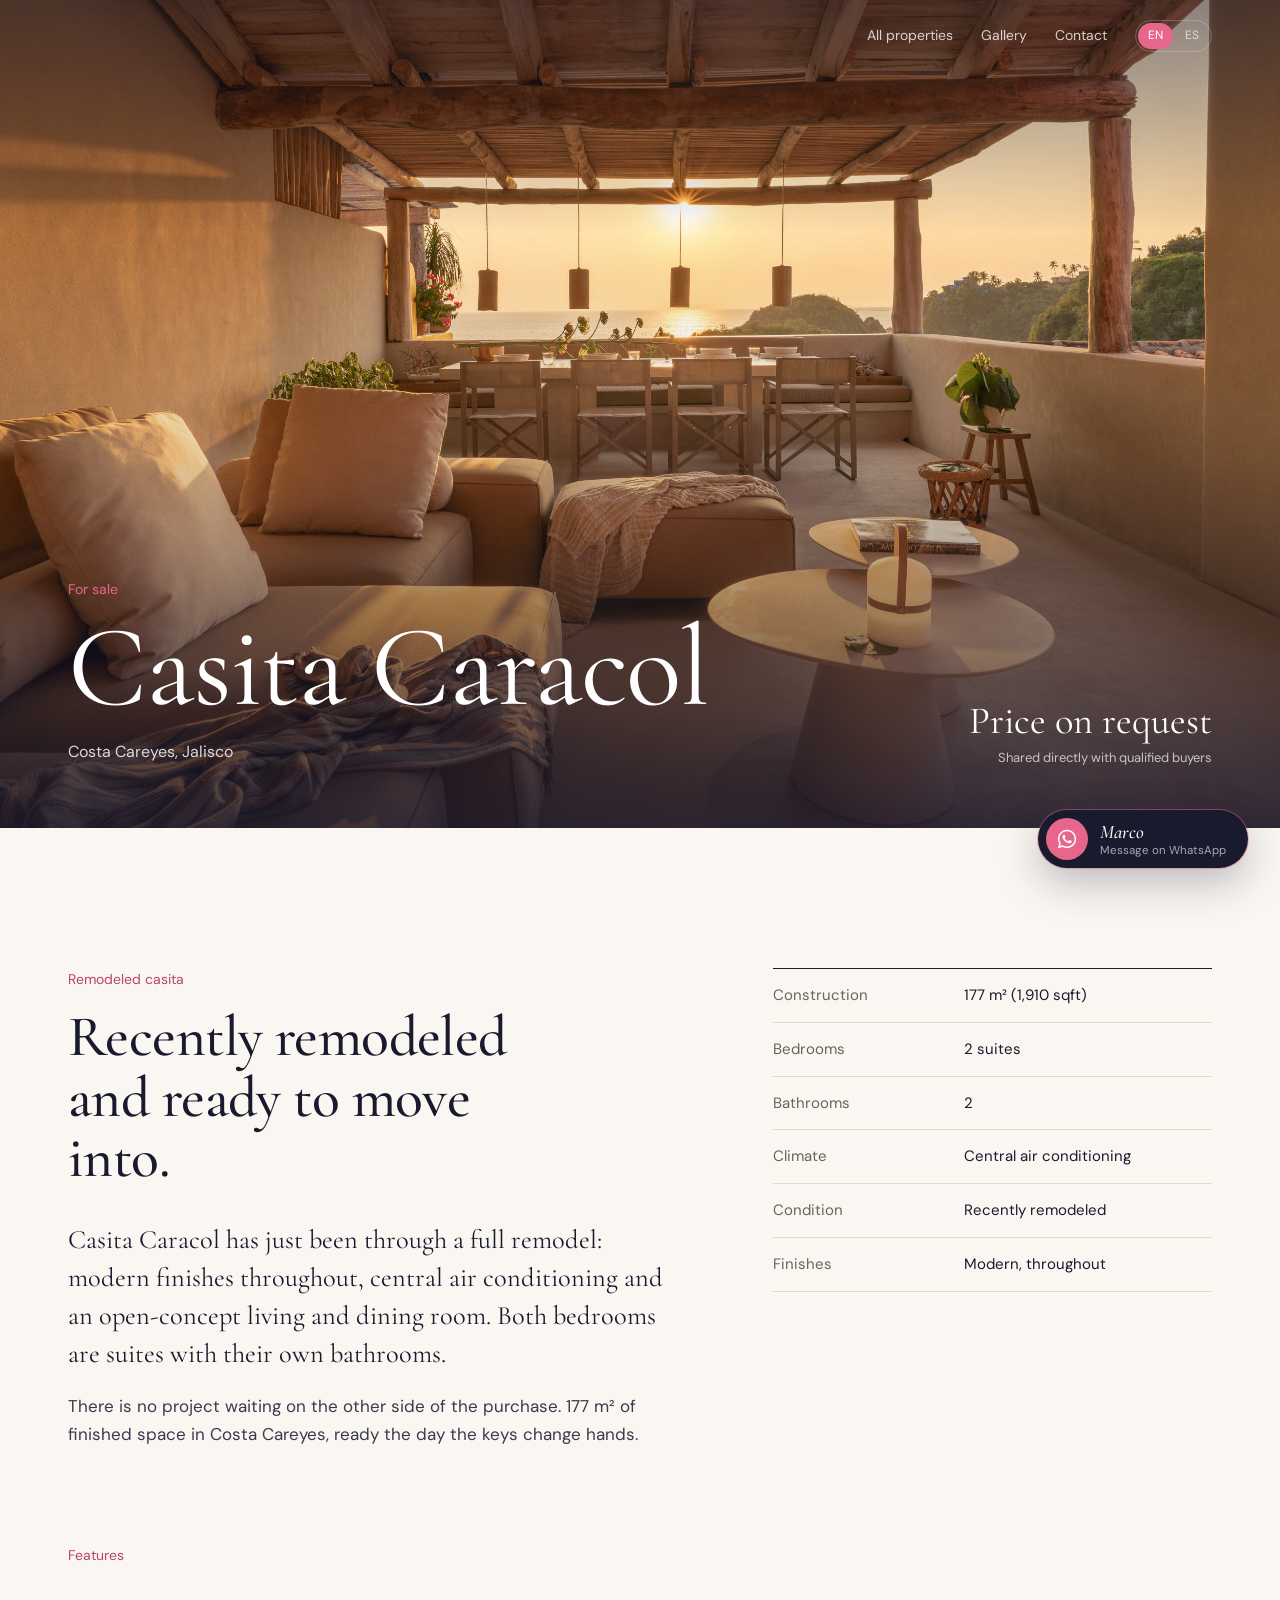
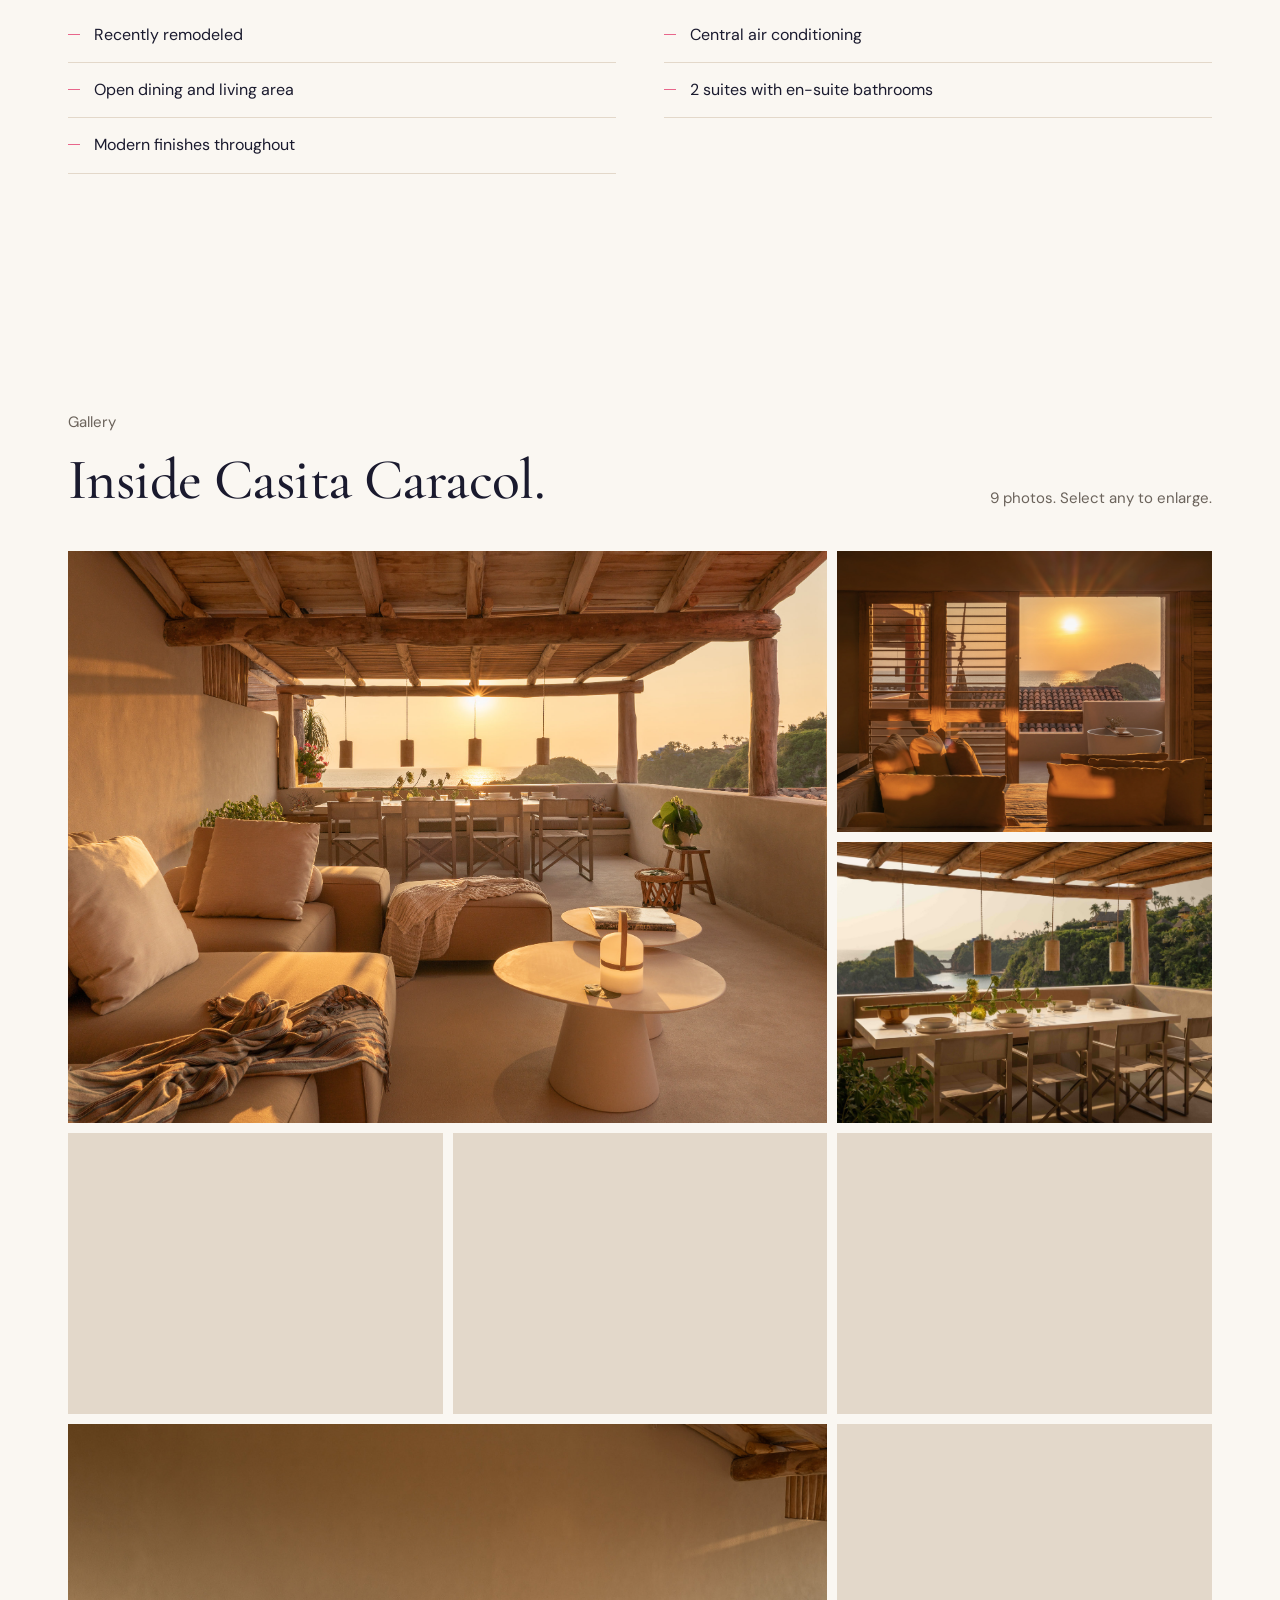
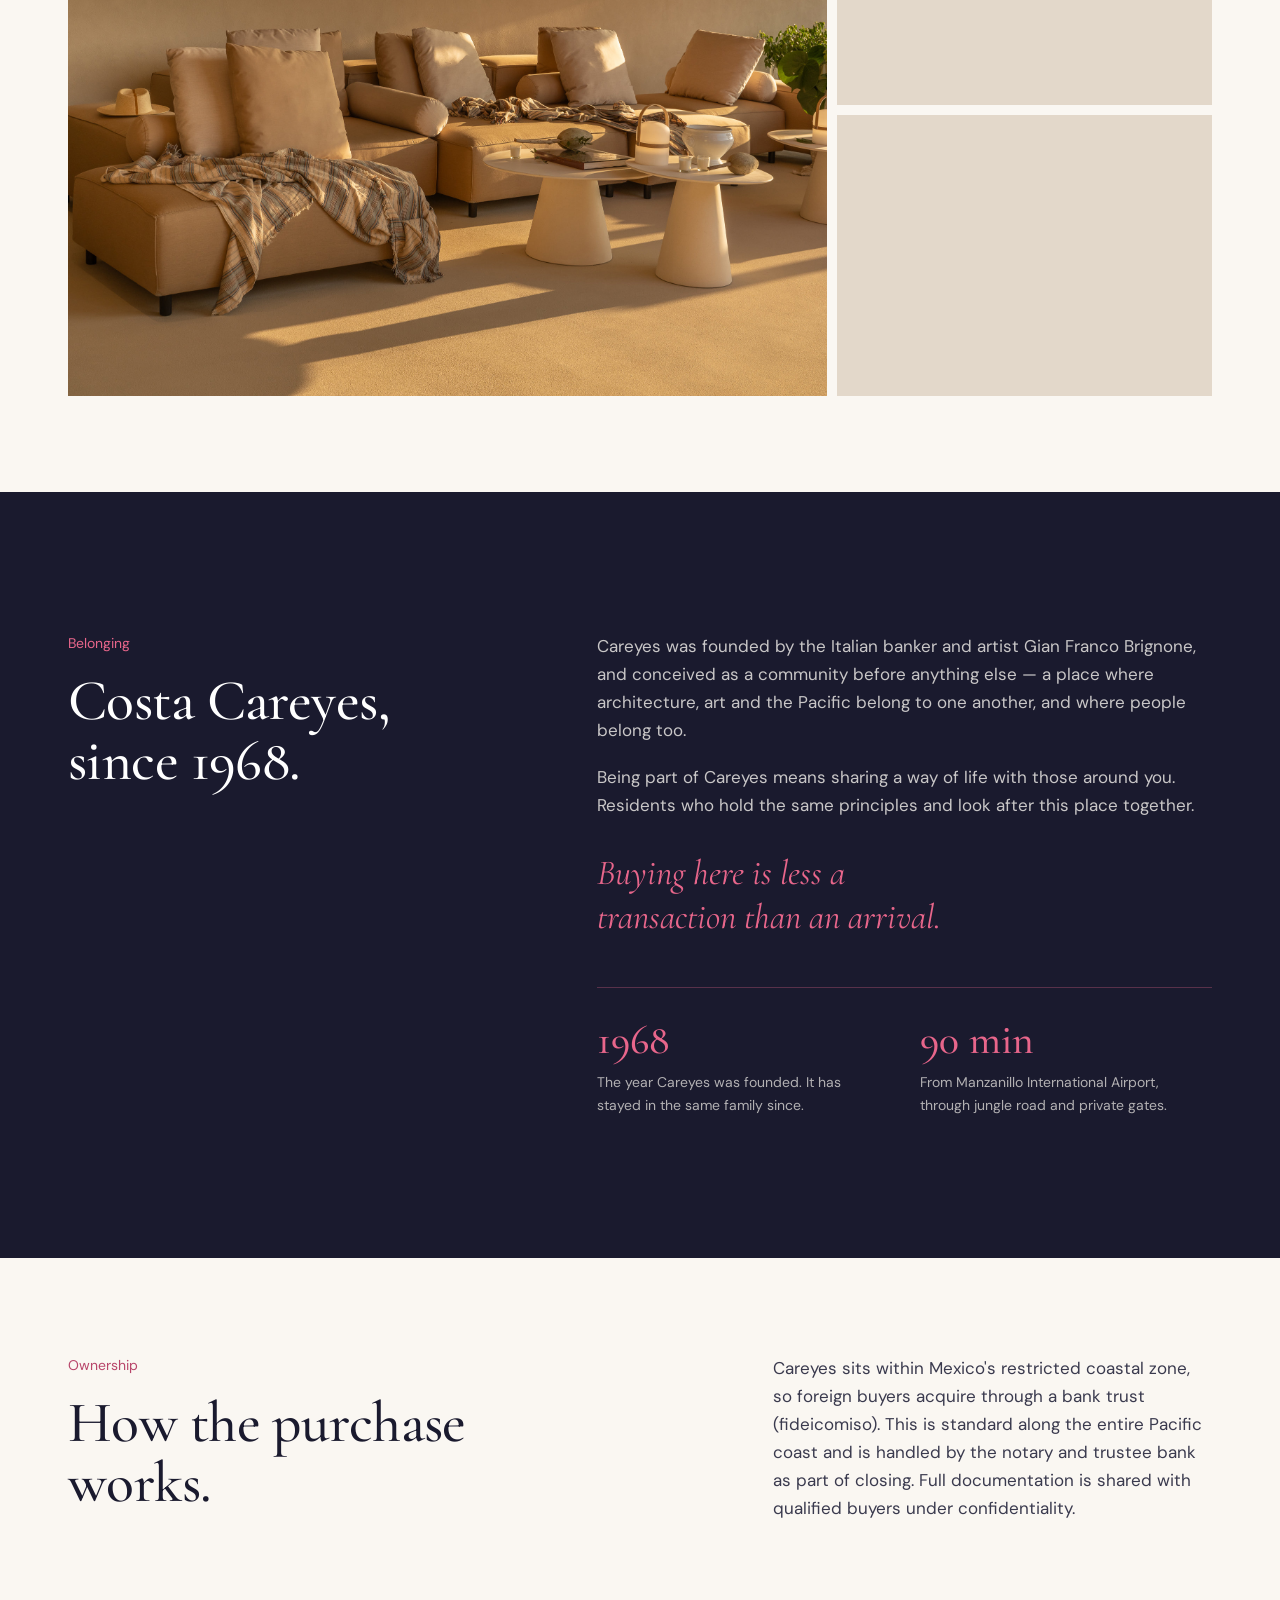
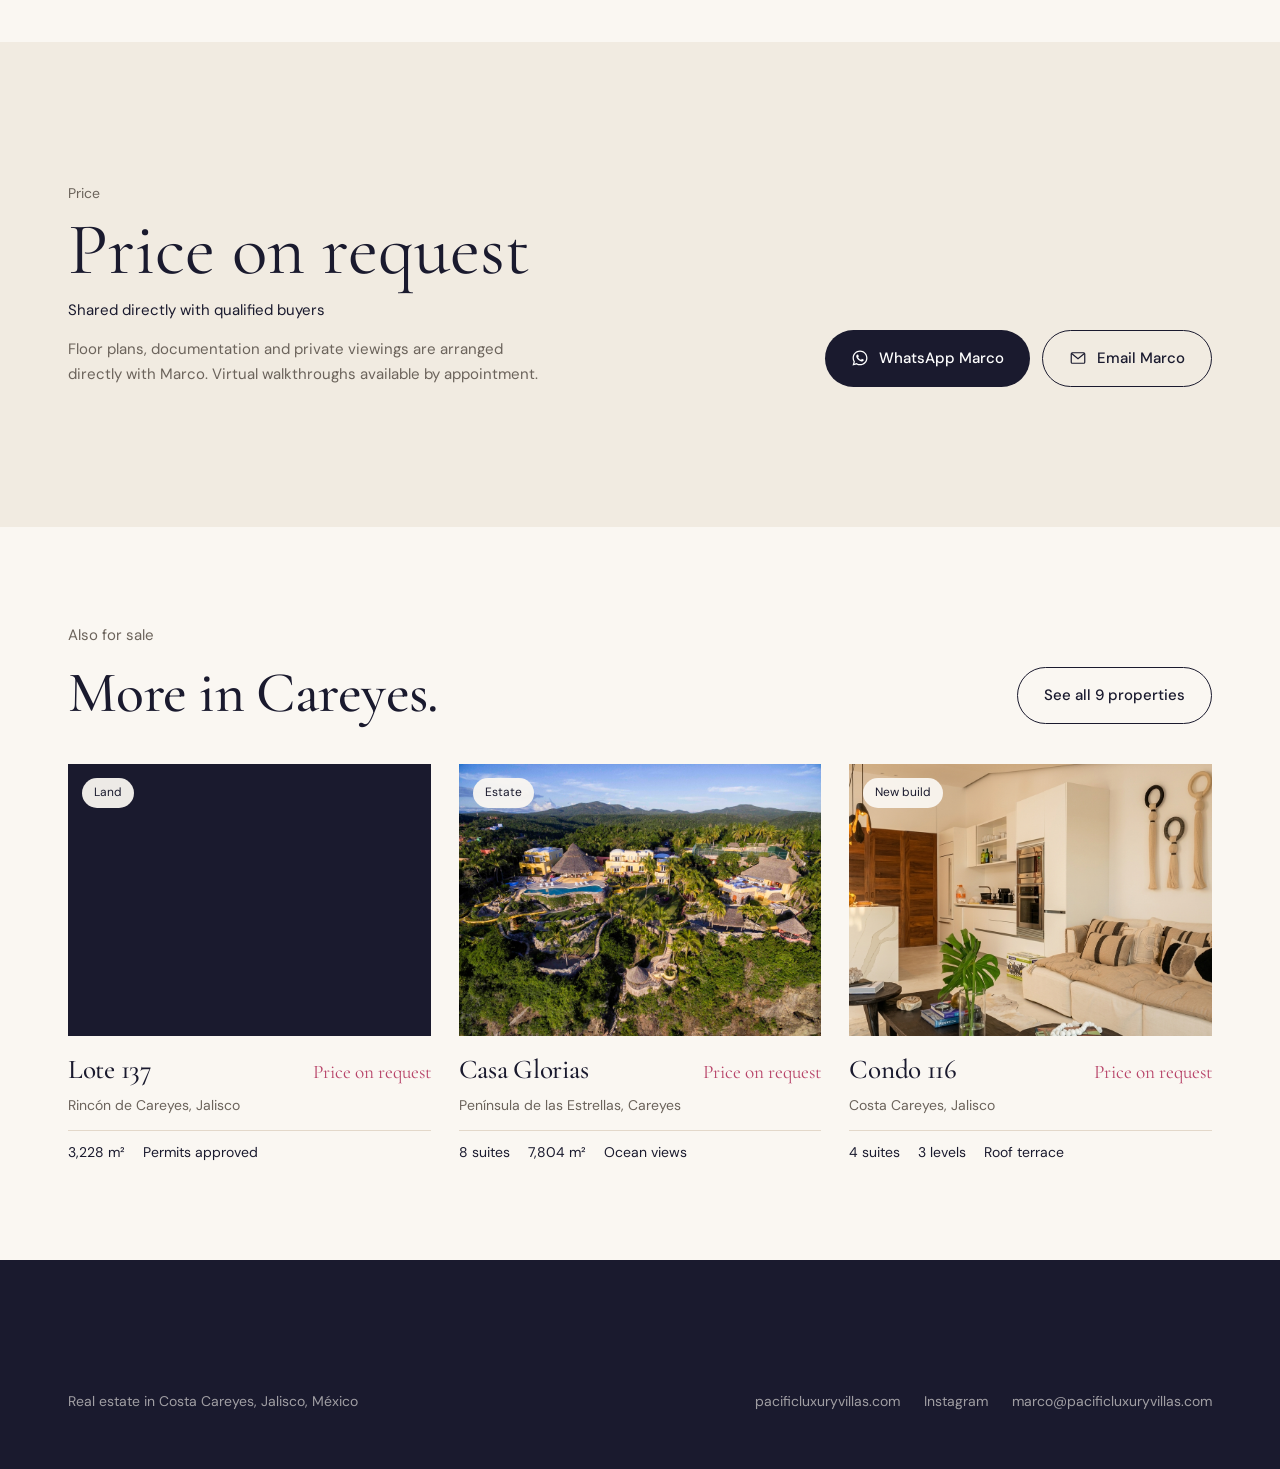
==== commit 4a75c815: "v2: Casita Crayola, sin precios, narrativa de comunidad" ====
--- a/caracol/index.html
+++ b/caracol/index.html
@@ -17,6 +17,7 @@
 <link rel="preconnect" href="https://fonts.googleapis.com">
 <link rel="preconnect" href="https://fonts.gstatic.com" crossorigin>
 <link href="https://fonts.googleapis.com/css2?family=Cormorant+Garamond:ital,wght@0,400;0,500;0,600;1,400;1,500&family=DM+Sans:opsz,wght@9..40,400;9..40,500&display=swap" rel="stylesheet">
+
 <link rel="stylesheet" href="../assets/plv.css">
 </head>
 <body>
@@ -27,7 +28,7 @@
 </nav></div></header>
 <main>
 <section class="hero"><div class="hero-media"><img src="../images/Caracol_1.JPG" alt="Casita Caracol" decoding="async" onerror="this.style.visibility='hidden'"></div>
-<div class="hero-body"><div class="wrap hero-grid"><div><p class="kind" data-en="For sale" data-es="En venta">For sale</p><h1>Casita Caracol</h1><p class="where" data-en="Costa Careyes, Jalisco" data-es="Costa Careyes, Jalisco">Costa Careyes, Jalisco</p></div><div class="price"><small data-en="For sale" data-es="En venta">For sale</small><span data-en="Price on request" data-es="Precio bajo consulta">Price on request</span></div></div></div></section>
+<div class="hero-body"><div class="wrap hero-grid"><div><p class="kind" data-en="For sale" data-es="En venta">For sale</p><h1>Casita Caracol</h1><p class="where" data-en="Costa Careyes, Jalisco" data-es="Costa Careyes, Jalisco">Costa Careyes, Jalisco</p></div><div class="price"><span data-en="Price on request" data-es="Precio a solicitud">Price on request</span><small class="por2" data-en="Shared directly with qualified buyers" data-es="Se comparte directamente con compradores calificados">Shared directly with qualified buyers</small></div></div></div></section>
 <section class="sec" id="residence"><div class="wrap overview">
 <div><p class="kicker" data-en="Remodeled casita" data-es="Casita remodelada">Remodeled casita</p><h2 data-en="Recently remodeled and ready to move into." data-es="Recién remodelada y lista para habitar.">Recently remodeled and ready to move into.</h2><div class="prose"><p class="lead" data-en="Casita Caracol has just been through a full remodel: modern finishes throughout, central air conditioning and an open-concept living and dining room. Both bedrooms are suites with their own bathrooms." data-es="Casita Caracol acaba de pasar por una remodelación completa: acabados modernos en toda la casa, aire acondicionado central y una sala-comedor de concepto abierto. Las dos recámaras son suites con baño propio.">Casita Caracol has just been through a full remodel: modern finishes throughout, central air conditioning and an open-concept living and dining room. Both bedrooms are suites with their own bathrooms.</p><p data-en="There is no project waiting on the other side of the purchase. 177 m² of finished space in Costa Careyes, ready the day the keys change hands." data-es="No hay obra esperando del otro lado de la compra. 177 m² terminados en Costa Careyes, listos desde el día de la entrega.">There is no project waiting on the other side of the purchase. 177 m² of finished space in Costa Careyes, ready the day the keys change hands.</p></div></div>
 <dl class="specs" aria-label="Specifications"><div><dt><span data-en="Construction" data-es="Construcción">Construction</span></dt><dd><span data-en="177 m² (1,910 sqft)" data-es="177 m² (1,910 sqft)">177 m² (1,910 sqft)</span></dd></div><div><dt><span data-en="Bedrooms" data-es="Recámaras">Bedrooms</span></dt><dd><span data-en="2 suites" data-es="2 suites">2 suites</span></dd></div><div><dt><span data-en="Bathrooms" data-es="Baños">Bathrooms</span></dt><dd><span data-en="2" data-es="2">2</span></dd></div><div><dt><span data-en="Climate" data-es="Clima">Climate</span></dt><dd><span data-en="Central air conditioning" data-es="Aire acondicionado central">Central air conditioning</span></dd></div><div><dt><span data-en="Condition" data-es="Condición">Condition</span></dt><dd><span data-en="Recently remodeled" data-es="Recién remodelada">Recently remodeled</span></dd></div><div><dt><span data-en="Finishes" data-es="Acabados">Finishes</span></dt><dd><span data-en="Modern, throughout" data-es="Modernos en toda la casa">Modern, throughout</span></dd></div></dl>
@@ -38,26 +39,26 @@
 <div class="gal-head"><div><p class="kicker" data-en="Gallery" data-es="Galería">Gallery</p><h2 data-en="Inside Casita Caracol." data-es="Dentro de Casita Caracol.">Inside Casita Caracol.</h2></div><p data-en="9 photos. Select any to enlarge." data-es="9 fotos. Selecciona cualquiera para ampliarla.">9 photos. Select any to enlarge.</p></div>
 <div class="gallery"><button type="button" aria-label="Open photo 1"><img src="../images/Caracol_1.JPG" alt="Casita Caracol, photo 1" loading="lazy" decoding="async" onerror="this.style.visibility='hidden'"></button><button type="button" aria-label="Open photo 2"><img src="../images/Caracol_2.JPG" alt="Casita Caracol, photo 2" loading="lazy" decoding="async" onerror="this.style.visibility='hidden'"></button><button type="button" aria-label="Open photo 3"><img src="../images/Caracol_3.JPG" alt="Casita Caracol, photo 3" loading="lazy" decoding="async" onerror="this.style.visibility='hidden'"></button><button type="button" aria-label="Open photo 4"><img src="../images/Caracol_4.JPG" alt="Casita Caracol, photo 4" loading="lazy" decoding="async" onerror="this.style.visibility='hidden'"></button><button type="button" aria-label="Open photo 5"><img src="../images/Caracol_5.JPG" alt="Casita Caracol, photo 5" loading="lazy" decoding="async" onerror="this.style.visibility='hidden'"></button><button type="button" aria-label="Open photo 6"><img src="../images/Caracol_6.JPG" alt="Casita Caracol, photo 6" loading="lazy" decoding="async" onerror="this.style.visibility='hidden'"></button><button type="button" aria-label="Open photo 7"><img src="../images/Caracol_7.JPG" alt="Casita Caracol, photo 7" loading="lazy" decoding="async" onerror="this.style.visibility='hidden'"></button><button type="button" aria-label="Open photo 8"><img src="../images/Caracol_8.JPG" alt="Casita Caracol, photo 8" loading="lazy" decoding="async" onerror="this.style.visibility='hidden'"></button><button type="button" aria-label="Open photo 9"><img src="../images/Caracol_9.JPG" alt="Casita Caracol, photo 9" loading="lazy" decoding="async" onerror="this.style.visibility='hidden'"></button></div></div></section>
 <section class="band sec" id="careyes"><div class="wrap band-grid">
-<div><p class="kicker" data-en="The setting" data-es="El entorno">The setting</p><h2 data-en="Costa Careyes, since 1968." data-es="Costa Careyes, desde 1968.">Costa Careyes, since 1968.</h2></div>
-<div><div class="prose"><p data-en="Founded by the Italian banker and artist Gian Franco Brignone, Careyes was conceived as a private community where architecture, art and the Pacific were meant to belong to one another. It remains family-owned and family-operated, reached by a road that keeps the outside world at a comfortable distance." data-es="Fundado por el banquero y artista italiano Gian Franco Brignone, Careyes fue concebido como una comunidad privada donde la arquitectura, el arte y el Pacífico se pertenecen entre sí. Sigue siendo propiedad y operación de la misma familia, y se llega por un camino que mantiene al mundo exterior a una distancia cómoda.">Founded by the Italian banker and artist Gian Franco Brignone, Careyes was conceived as a private community where architecture, art and the Pacific were meant to belong to one another. It remains family-owned and family-operated, reached by a road that keeps the outside world at a comfortable distance.</p><p data-en="Beaches, a polo club, restaurants and beach clubs sit inside the community, and life moves between them on foot or by golf cart." data-es="Playas, club de polo, restaurantes y beach clubs están dentro de la comunidad, y la vida se mueve entre ellos a pie o en carrito de golf.">Beaches, a polo club, restaurants and beach clubs sit inside the community, and life moves between them on foot or by golf cart.</p></div><div class="facts"><div><strong>1968</strong><span data-en="The year Careyes was founded. It has stayed in the same family since." data-es="El año en que se fundó Careyes. Sigue en la misma familia desde entonces.">The year Careyes was founded. It has stayed in the same family since.</span></div><div><strong>90 min</strong><span data-en="From Manzanillo International Airport, through jungle road and private gates." data-es="Desde el Aeropuerto Internacional de Manzanillo, por camino de selva y accesos privados.">From Manzanillo International Airport, through jungle road and private gates.</span></div></div></div>
+<div><p class="kicker" data-en="Belonging" data-es="Pertenecer">Belonging</p><h2 data-en="Costa Careyes, since 1968." data-es="Costa Careyes, desde 1968.">Costa Careyes, since 1968.</h2></div>
+<div><div class="prose"><p data-en="Careyes was founded by the Italian banker and artist Gian Franco Brignone, and conceived as a community before anything else — a place where architecture, art and the Pacific belong to one another, and where people belong too." data-es="Careyes fue fundado por el banquero y artista italiano Gian Franco Brignone, y concebido como una comunidad antes que cualquier otra cosa: un lugar donde la arquitectura, el arte y el Pacífico se pertenecen entre sí, y donde las personas también pertenecen.">Careyes was founded by the Italian banker and artist Gian Franco Brignone, and conceived as a community before anything else — a place where architecture, art and the Pacific belong to one another, and where people belong too.</p><p data-en="Being part of Careyes means sharing a way of life with those around you. Residents who hold the same principles and look after this place together." data-es="Ser parte de Careyes es compartir una forma de vida con quienes están alrededor. Residentes que sostienen los mismos principios y cuidan juntos este lugar.">Being part of Careyes means sharing a way of life with those around you. Residents who hold the same principles and look after this place together.</p></div><p class="arrival" data-en="Buying here is less a transaction than an arrival." data-es="Comprar aquí es menos una transacción que una llegada.">Buying here is less a transaction than an arrival.</p><div class="facts"><div><strong>1968</strong><span data-en="The year Careyes was founded. It has stayed in the same family since." data-es="El año en que se fundó Careyes. Sigue en la misma familia desde entonces.">The year Careyes was founded. It has stayed in the same family since.</span></div><div><strong>90 min</strong><span data-en="From Manzanillo International Airport, through jungle road and private gates." data-es="Desde el Aeropuerto Internacional de Manzanillo, por camino de selva y accesos privados.">From Manzanillo International Airport, through jungle road and private gates.</span></div></div></div>
 </div></section>
 <section class="sec-tight"><div class="wrap overview"><div><p class="kicker" data-en="Ownership" data-es="Propiedad">Ownership</p><h2 data-en="How the purchase works." data-es="Cómo funciona la compra.">How the purchase works.</h2></div><div class="prose"><p data-en="Careyes sits within Mexico&#x27;s restricted coastal zone, so foreign buyers acquire through a bank trust (fideicomiso). This is standard along the entire Pacific coast and is handled by the notary and trustee bank as part of closing. Full documentation is shared with qualified buyers under confidentiality." data-es="Careyes se ubica dentro de la zona restringida de México, por lo que los compradores extranjeros adquieren mediante fideicomiso bancario. Es el procedimiento estándar en toda la costa del Pacífico y lo gestionan el notario y el banco fiduciario como parte del cierre. La documentación completa se comparte con compradores calificados bajo confidencialidad.">Careyes sits within Mexico&#x27;s restricted coastal zone, so foreign buyers acquire through a bank trust (fideicomiso). This is standard along the entire Pacific coast and is handled by the notary and trustee bank as part of closing. Full documentation is shared with qualified buyers under confidentiality.</p></div></div></section>
 <section class="sec cta" id="contact"><div class="wrap cta-grid">
-<div><p class="asking" data-en="Price" data-es="Precio">Price</p><p class="amount"><span data-en="Price on request" data-es="Precio bajo consulta">Price on request</span></p><p class="note" data-en="Floor plans, documentation and private viewings are arranged directly with Marco. Virtual walkthroughs available by appointment." data-es="Planos, documentación y recorridos privados se coordinan directamente con Marco. Recorridos virtuales con cita.">Floor plans, documentation and private viewings are arranged directly with Marco. Virtual walkthroughs available by appointment.</p></div>
+<div><p class="asking" data-en="Price" data-es="Precio">Price</p><p class="amount"><span data-en="Price on request" data-es="Precio a solicitud">Price on request</span></p><p class="por2" data-en="Shared directly with qualified buyers" data-es="Se comparte directamente con compradores calificados">Shared directly with qualified buyers</p><p class="note" data-en="Floor plans, documentation and private viewings are arranged directly with Marco. Virtual walkthroughs available by appointment." data-es="Planos, documentación y recorridos privados se coordinan directamente con Marco. Recorridos virtuales con cita.">Floor plans, documentation and private viewings are arranged directly with Marco. Virtual walkthroughs available by appointment.</p></div>
 <div class="btns">
 <a class="btn btn-wa" href="https://wa.me/523221401809?text=Hello%20Marco%2C%20I%20am%20interested%20in%20Casita%20Caracol%20%28listings.pacificluxuryvillas.com%29.%20Could%20you%20share%20more%20information%3F" data-wa="Casita Caracol" target="_blank" rel="noopener"><svg viewBox="0 0 24 24" fill="currentColor" aria-hidden="true"><path d="M12.04 2C6.58 2 2.13 6.45 2.13 11.91c0 1.75.46 3.45 1.32 4.95L2.05 22l5.25-1.38a9.9 9.9 0 0 0 4.74 1.21c5.46 0 9.91-4.45 9.91-9.91C21.95 6.45 17.5 2 12.04 2Zm0 18.15a8.2 8.2 0 0 1-4.2-1.15l-.3-.18-3.12.82.83-3.04-.2-.31a8.23 8.23 0 0 1-1.26-4.38c0-4.54 3.7-8.24 8.25-8.24 4.54 0 8.23 3.7 8.23 8.24 0 4.55-3.7 8.24-8.23 8.24Zm4.52-6.16c-.25-.12-1.47-.72-1.69-.81-.23-.08-.39-.12-.56.13-.16.25-.64.81-.79.97-.14.17-.29.19-.54.06-.25-.12-1.05-.39-1.99-1.23-.74-.66-1.23-1.47-1.38-1.72-.14-.25-.01-.38.11-.5.11-.11.25-.29.37-.43.13-.15.17-.25.25-.42.08-.16.04-.31-.02-.43-.06-.12-.56-1.34-.76-1.84-.2-.48-.41-.42-.56-.43h-.48a.92.92 0 0 0-.66.31c-.23.25-.87.85-.87 2.07 0 1.22.89 2.4 1.01 2.56.12.17 1.75 2.67 4.23 3.74.59.26 1.05.41 1.41.52.59.19 1.13.16 1.56.1.48-.07 1.47-.6 1.67-1.18.21-.58.21-1.07.15-1.18-.06-.1-.22-.16-.47-.29Z"/></svg><span data-en="WhatsApp Marco" data-es="WhatsApp con Marco">WhatsApp Marco</span></a>
 <a class="btn btn-line" href="mailto:marco@pacificluxuryvillas.com" data-mail="Casita Caracol"><svg viewBox="0 0 24 24" fill="none" stroke="currentColor" stroke-width="1.6" aria-hidden="true"><rect x="3" y="5" width="18" height="14" rx="1.5"/><path d="m3.5 6 8.5 7 8.5-7"/></svg><span data-en="Email Marco" data-es="Correo a Marco">Email Marco</span></a>
 </div></div></section>
-<section class="sec-tight"><div class="wrap"><div class="gal-head"><div><p class="kicker" data-en="Also for sale" data-es="También en venta">Also for sale</p><h2 data-en="More in Careyes." data-es="Más en Careyes.">More in Careyes.</h2></div><a href="../" class="btn btn-line"><span data-en="See all 8 properties" data-es="Ver las 8 propiedades">See all 8 properties</span></a></div>
+<section class="sec-tight"><div class="wrap"><div class="gal-head"><div><p class="kicker" data-en="Also for sale" data-es="También en venta">Also for sale</p><h2 data-en="More in Careyes." data-es="Más en Careyes.">More in Careyes.</h2></div><a href="../" class="btn btn-line"><span data-en="See all 9 properties" data-es="Ver las 9 propiedades">See all 9 properties</span></a></div>
 <div class="more"><a class="card" href="../lote-137/">
 <div class="card-img"><img src="../images/lote137_1.png" alt="Lote 137" loading="lazy" decoding="async" onerror="this.style.visibility='hidden'"><span class="card-tag" data-en="Land" data-es="Terreno">Land</span></div>
-<div class="card-body"><h3>Lote 137</h3><span class="cprice"><span data-en="Price on request" data-es="Precio bajo consulta">Price on request</span></span><span class="cloc" data-en="Rincón de Careyes, Jalisco" data-es="Rincón de Careyes, Jalisco">Rincón de Careyes, Jalisco</span><div class="cmeta"><span data-en="3,228 m²" data-es="3,228 m²">3,228 m²</span><span data-en="Permits approved" data-es="Permisos aprobados">Permits approved</span></div></div>
+<div class="card-body"><h3>Lote 137</h3><span class="cprice"><span data-en="Price on request" data-es="Precio a solicitud">Price on request</span></span><span class="cloc" data-en="Rincón de Careyes, Jalisco" data-es="Rincón de Careyes, Jalisco">Rincón de Careyes, Jalisco</span><div class="cmeta"><span data-en="3,228 m²" data-es="3,228 m²">3,228 m²</span><span data-en="Permits approved" data-es="Permisos aprobados">Permits approved</span></div></div>
 </a><a class="card" href="../casa-glorias/">
 <div class="card-img"><img src="../images/LasGlorias_1.JPG" alt="Casa Glorias" loading="lazy" decoding="async" onerror="this.style.visibility='hidden'"><span class="card-tag" data-en="Estate" data-es="Residencia">Estate</span></div>
-<div class="card-body"><h3>Casa Glorias</h3><span class="cprice"><span data-en="Price on request" data-es="Precio bajo consulta">Price on request</span></span><span class="cloc" data-en="Península de las Estrellas, Careyes" data-es="Península de las Estrellas, Careyes">Península de las Estrellas, Careyes</span><div class="cmeta"><span data-en="8 suites" data-es="8 suites">8 suites</span><span data-en="7,804 m²" data-es="7,804 m²">7,804 m²</span><span data-en="Ocean views" data-es="Vista al mar">Ocean views</span></div></div>
+<div class="card-body"><h3>Casa Glorias</h3><span class="cprice"><span data-en="Price on request" data-es="Precio a solicitud">Price on request</span></span><span class="cloc" data-en="Península de las Estrellas, Careyes" data-es="Península de las Estrellas, Careyes">Península de las Estrellas, Careyes</span><div class="cmeta"><span data-en="8 suites" data-es="8 suites">8 suites</span><span data-en="7,804 m²" data-es="7,804 m²">7,804 m²</span><span data-en="Ocean views" data-es="Vista al mar">Ocean views</span></div></div>
 </a><a class="card" href="../condo-116/">
 <div class="card-img"><div class="hero-ph"><span data-en="Virtual tour coming soon" data-es="Recorrido virtual próximamente">Virtual tour coming soon</span></div><video src="../images/video-condo-116.mp4" autoplay muted loop playsinline preload="metadata" aria-label="Condo 116"></video><span class="card-tag" data-en="New build" data-es="Obra nueva">New build</span></div>
-<div class="card-body"><h3>Condo 116</h3><span class="cprice"><span data-en="Price on request" data-es="Precio bajo consulta">Price on request</span></span><span class="cloc" data-en="Costa Careyes, Jalisco" data-es="Costa Careyes, Jalisco">Costa Careyes, Jalisco</span><div class="cmeta"><span data-en="4 suites" data-es="4 suites">4 suites</span><span data-en="3 levels" data-es="3 niveles">3 levels</span><span data-en="Roof terrace" data-es="Roof terrace">Roof terrace</span></div></div>
+<div class="card-body"><h3>Condo 116</h3><span class="cprice"><span data-en="Price on request" data-es="Precio a solicitud">Price on request</span></span><span class="cloc" data-en="Costa Careyes, Jalisco" data-es="Costa Careyes, Jalisco">Costa Careyes, Jalisco</span><div class="cmeta"><span data-en="4 suites" data-es="4 suites">4 suites</span><span data-en="3 levels" data-es="3 niveles">3 levels</span><span data-en="Roof terrace" data-es="Roof terrace">Roof terrace</span></div></div>
 </a></div></div></section></main>
 <dialog class="lb" id="lb" aria-label="Photo viewer"><img alt=""><button class="lb-x" type="button" aria-label="Close">&times;</button><button class="lb-p" type="button" aria-label="Previous">&#8249;</button><button class="lb-n" type="button" aria-label="Next">&#8250;</button><p class="lb-c"></p></dialog>
 <a class="wa-float" href="https://wa.me/523221401809?text=Hello%20Marco%2C%20I%20am%20interested%20in%20Casita%20Caracol%20%28listings.pacificluxuryvillas.com%29.%20Could%20you%20share%20more%20information%3F" data-wa="Casita Caracol" target="_blank" rel="noopener" aria-label="WhatsApp Marco">
--- a/assets/plv.css
+++ b/assets/plv.css
@@ -195,3 +195,49 @@
 @media(max-width:640px){.wa-float{padding:8px}.wa-float .txt{display:none}.wa-float .ico{width:48px;height:48px}}
 @media(prefers-reduced-motion:no-preference){.wa-float{animation:rise .8s cubic-bezier(.2,.7,.2,1) both 1.2s}}
 @media(prefers-reduced-motion:reduce){*{animation:none!important;transition:none!important}html{scroll-behavior:auto}}
+
+/* ===== HERO DEL CATÁLOGO CON FOTO ===== */
+.ihero{
+  background:
+    linear-gradient(90deg,rgba(26,26,46,.92) 0%,rgba(26,26,46,.65) 50%,rgba(26,26,46,.3) 100%),
+    url("../images/cover-index.jpg") center/cover no-repeat,
+    var(--navy);
+}
+@media(max-width:760px){
+  .ihero{
+    background:
+      linear-gradient(180deg,rgba(26,26,46,.6) 0%,rgba(26,26,46,.9) 100%),
+      url("../images/cover-index.jpg") center/cover no-repeat,
+      var(--navy);
+  }
+}
+
+/* ===== PORTADA DEL CONDO 116 EN LAS TARJETAS ===== */
+.card[href*="condo-116/"] .card-img{
+  background:url("../images/portada-condo.jpg") center/cover no-repeat,var(--navy);
+}
+.card[href*="condo-116/"] .card-img video,
+.card[href*="condo-116/"] .card-img .hero-ph{display:none}
+
+/* ===== LOGO ORIGINAL PLV ===== */
+.mark,.foot .mark{
+  display:block;width:170px;height:48px;
+  font-size:0;color:transparent;
+  background:url("https://pacificluxuryvillas.com/wp-content/uploads/2024/11/Logo-PLV.png") left center/contain no-repeat;
+}
+.foot .mark{width:210px;height:64px}
+@media(max-width:760px){.nav .mark{width:130px;height:40px}}
+
+/* Si el logo es oscuro y no se ve sobre el azul, quita los comentarios de la siguiente línea: */
+/* .mark{filter:brightness(0) invert(1)} */
+
+/* ===== v2: precio a solicitud, comunidad, 9 propiedades ===== */
+.hero .price .por2{display:block;font-family:var(--sans);font-size:13px;color:rgba(255,255,255,.7);margin:8px 0 0}
+.cta .por2{font-size:15px;color:var(--navy);margin:-6px 0 14px}
+.ihero-copy p{max-width:54ch;color:rgba(250,247,242,.78)}
+.ihero-copy p+p{margin-top:.9em;color:rgba(250,247,242,.95)}
+.band .arrival{font-family:var(--serif);font-style:italic;font-size:clamp(1.6rem,2.8vw,2.2rem);line-height:1.25;color:var(--coral);margin-top:32px;max-width:24ch}
+@media(min-width:861px){
+  .catalog .card:last-child:nth-child(4n+1){grid-column:1/-1}
+  .catalog .card:last-child:nth-child(4n+1) .card-img{aspect-ratio:21/9}
+}
